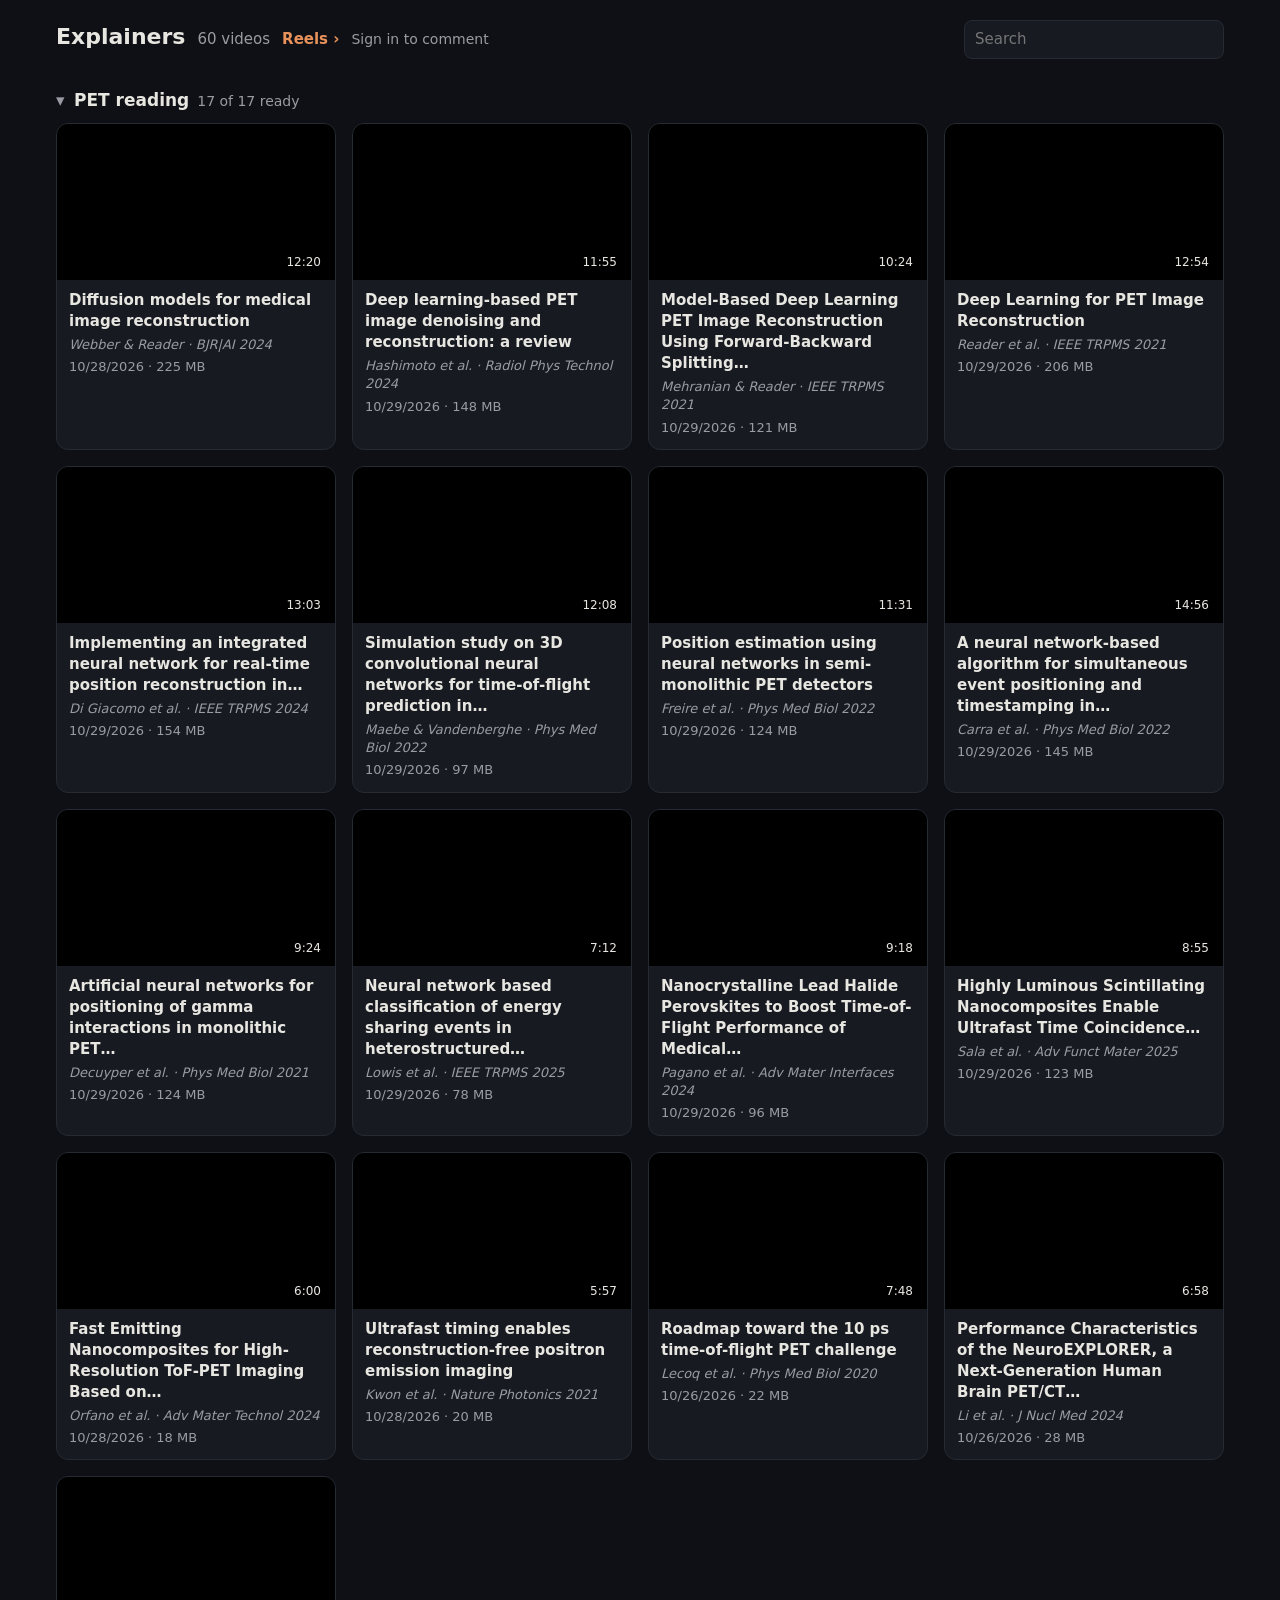
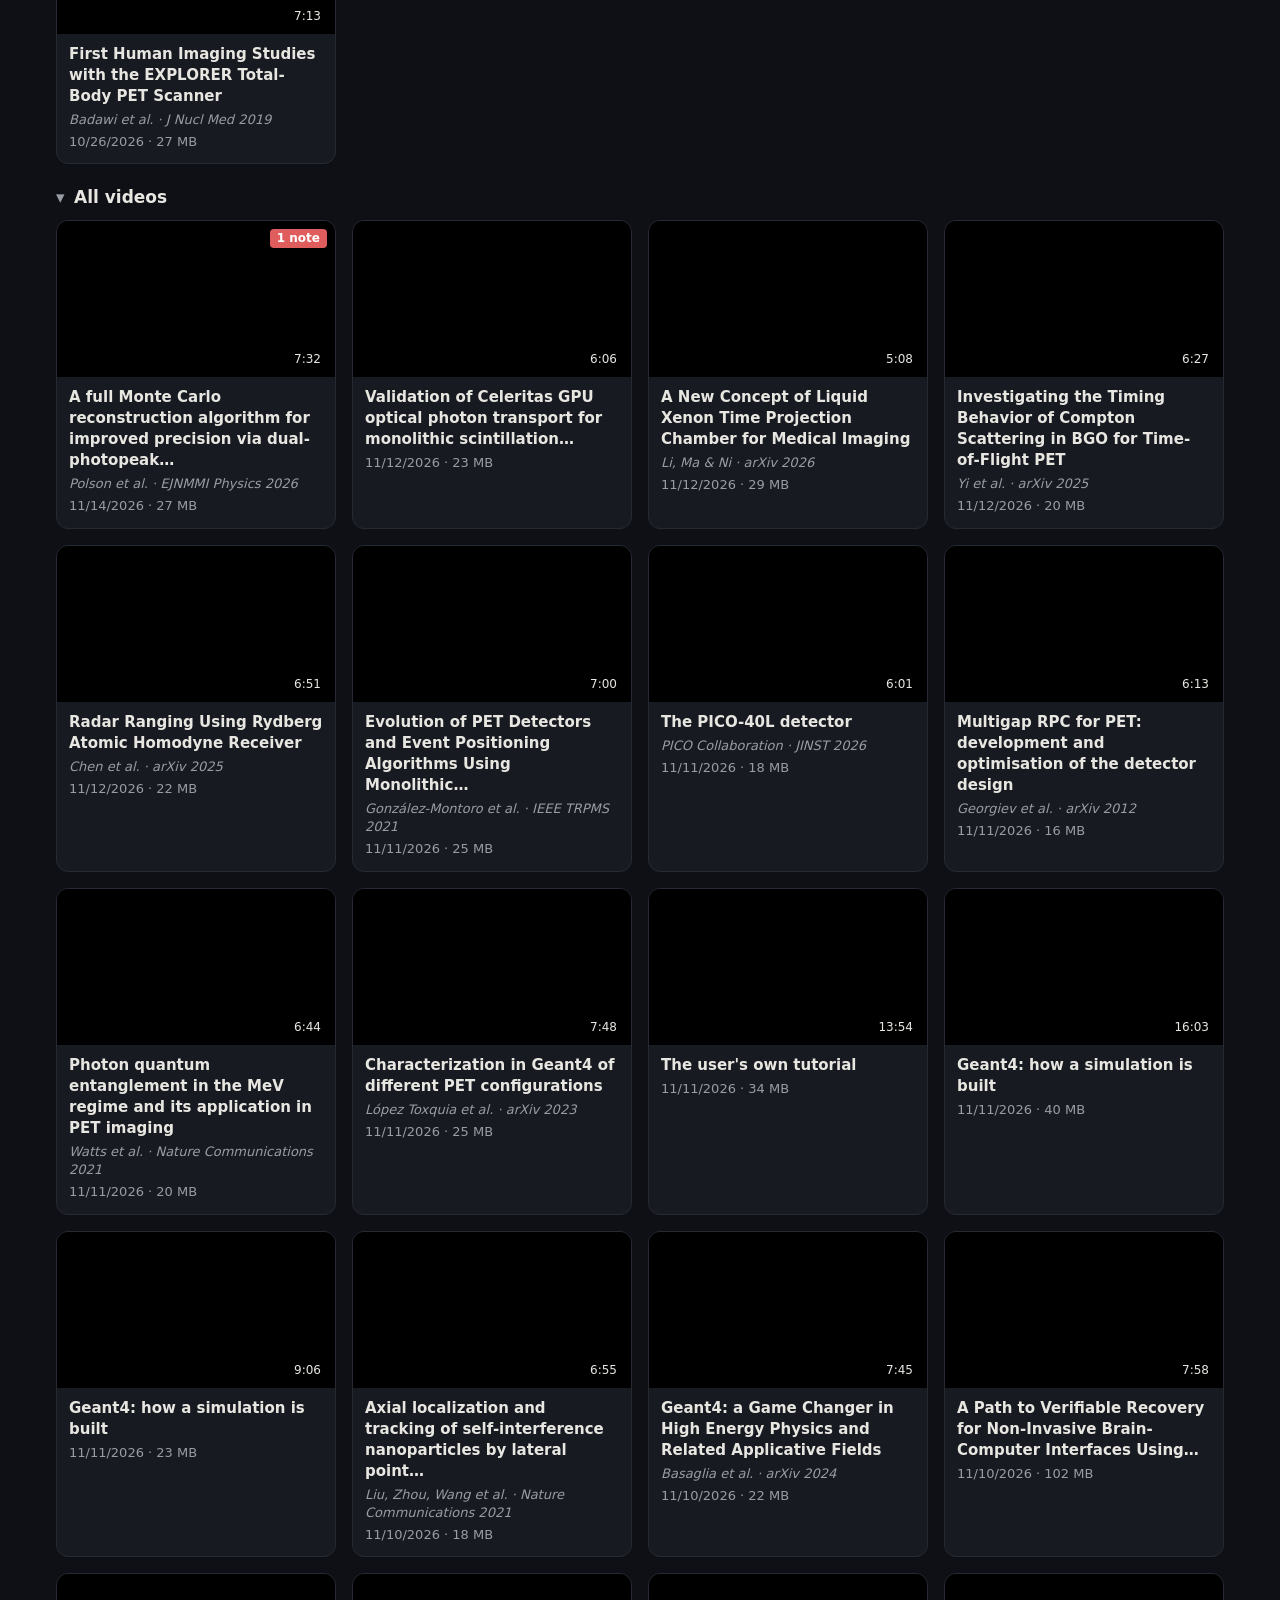
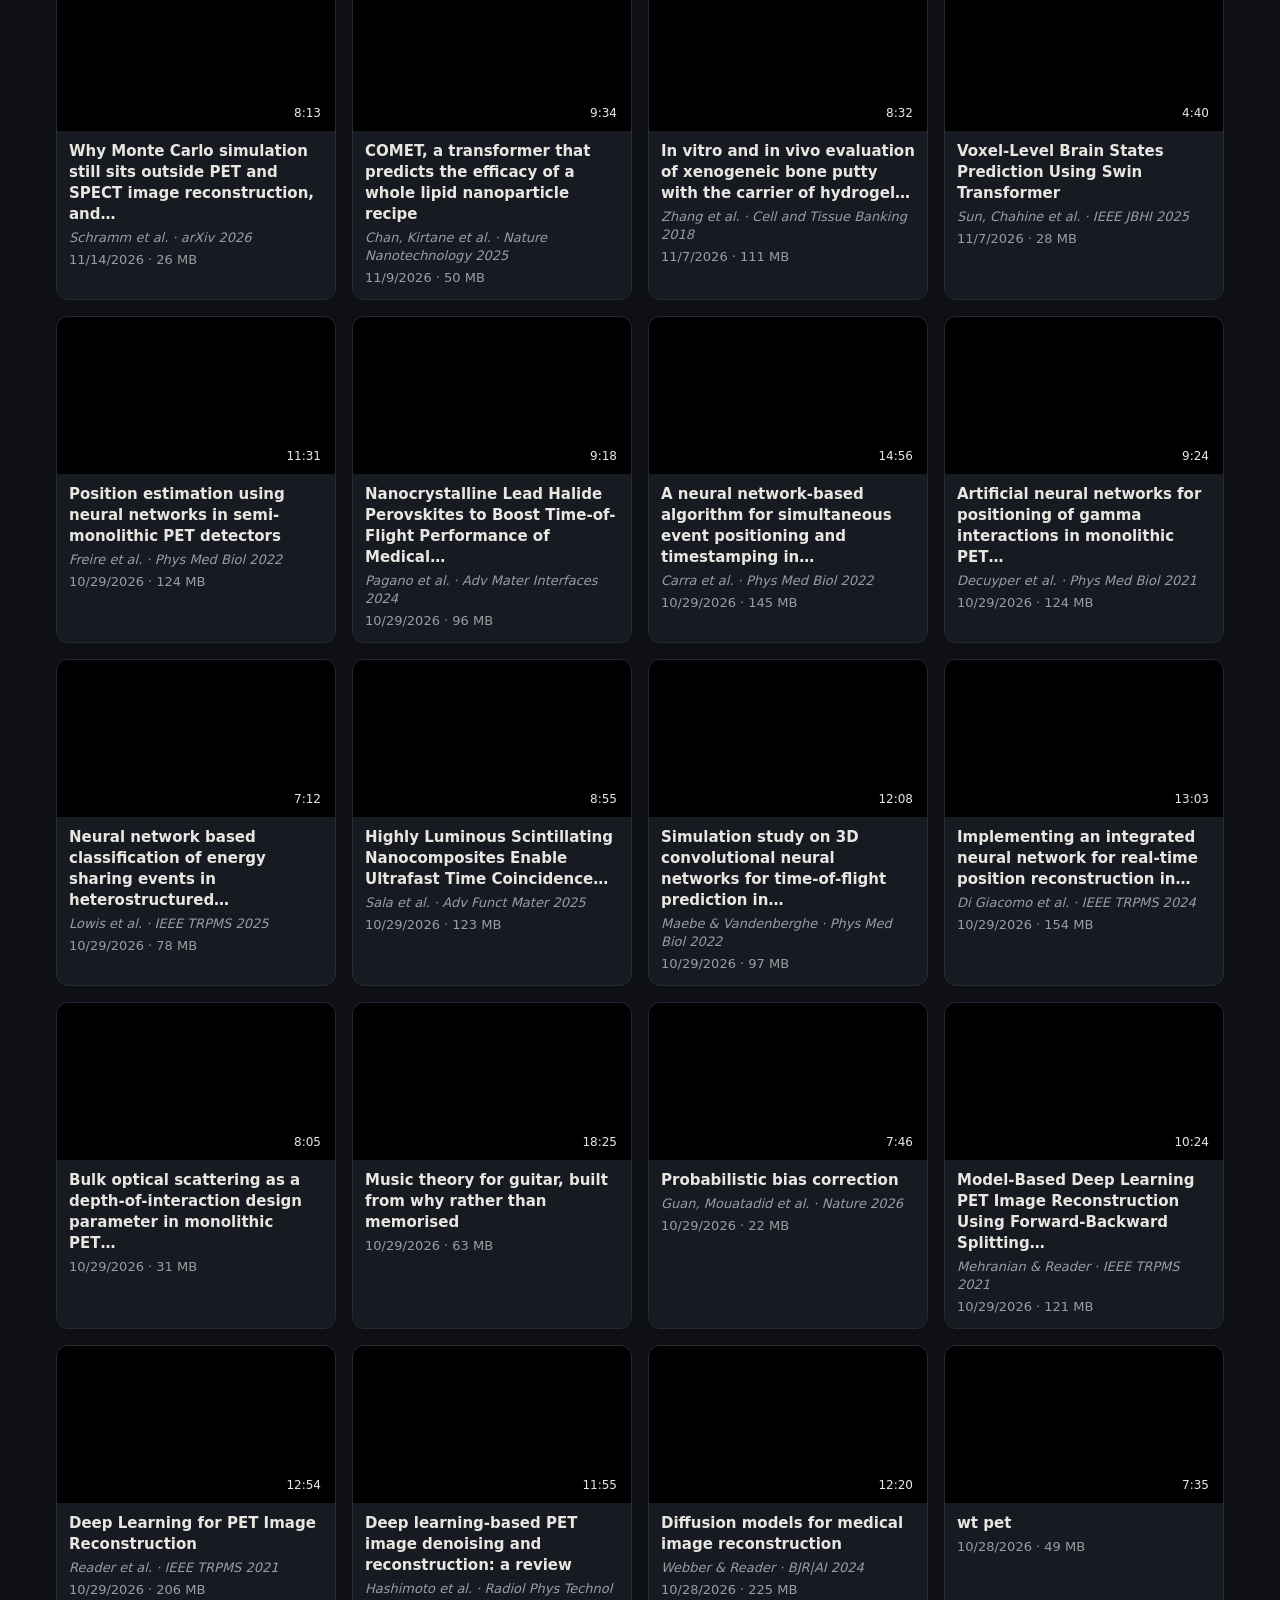
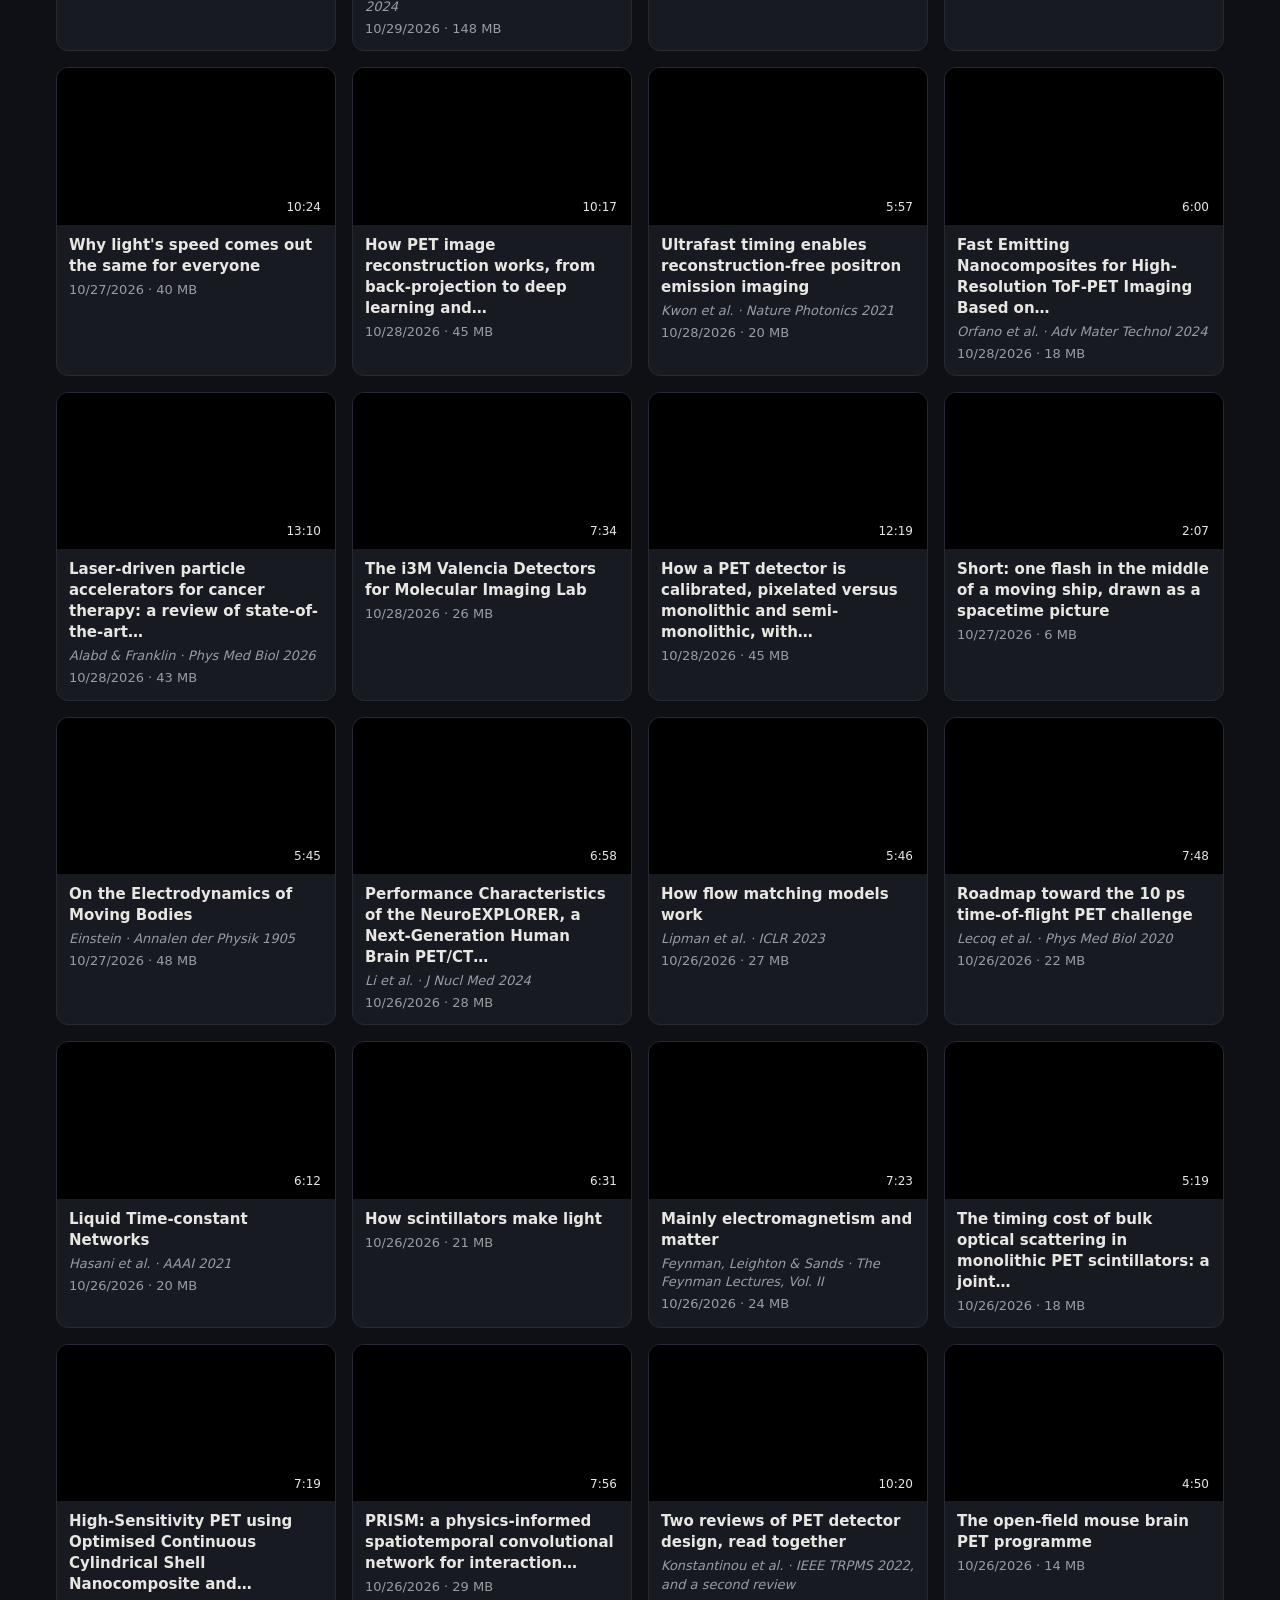
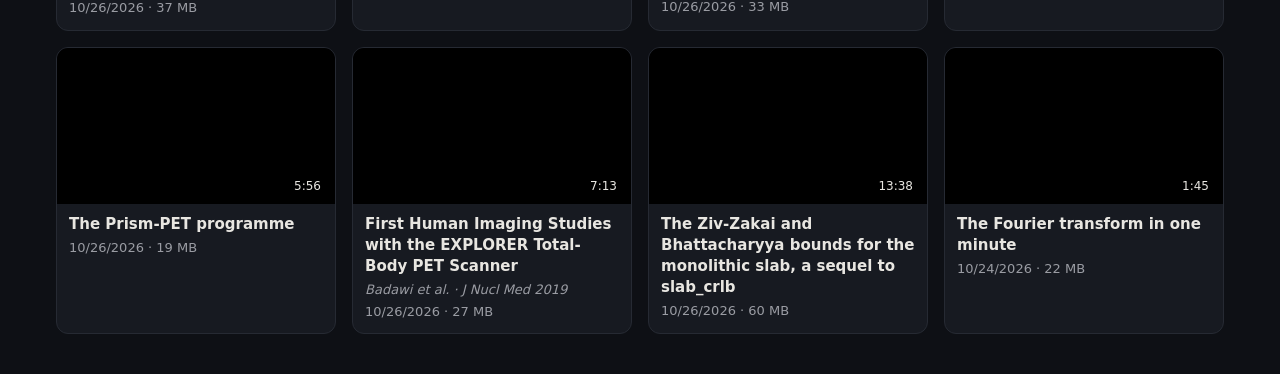
==== index.html @ a0c8ed86 "index.html: no video changes" ====
<!doctype html>
<html lang="en"><head><script src="config.js?v=9de1dff6"></script><script src="site.js?v=9de1dff6"></script><link rel="alternate" type="application/rss+xml" title="Explainers" href="feed.xml"><meta charset="utf-8"><meta name="viewport" content="width=device-width,initial-scale=1">
<title>Explainers</title>
<style>
:root{--bg:#0e1015;--card:#171a21;--line:#262a33;--text:#e8e6e1;--mute:#9a9ca3;--acc:#e8915a}
*{box-sizing:border-box}body{margin:0;background:var(--bg);color:var(--text);font:15px/1.4 system-ui,-apple-system,sans-serif}
header{padding:20px 16px 8px;max-width:1200px;margin:auto;display:flex;align-items:baseline;gap:12px;flex-wrap:wrap}
h1{font-size:22px;margin:0;font-weight:600}#reels{color:var(--acc);text-decoration:none;font-weight:600}#count{color:var(--mute)}
#q{margin-left:auto;background:var(--card);border:1px solid var(--line);color:var(--text);border-radius:8px;padding:8px 10px;
  font:inherit;width:min(260px,100%)}
main{max-width:1200px;margin:auto;padding:0 16px 40px}
h2{font-size:17px;margin:22px 0 10px;font-weight:600;cursor:pointer;user-select:none}h2::before{content:'▾';display:inline-block;width:18px;color:var(--mute)}section.fold h2::before{content:'▸'}section.fold .grid{display:none}h2 .n{color:var(--mute);font-weight:400;margin-left:8px;font-size:14px}
.grid{display:grid;gap:16px;grid-template-columns:repeat(auto-fill,minmax(260px,1fr))}
.card{background:var(--card);border:1px solid var(--line);border-radius:12px;overflow:hidden;cursor:pointer;transition:transform .15s}
.card:hover{transform:translateY(-2px)}.card:focus-visible{outline:2px solid var(--acc)}
.th{position:relative;aspect-ratio:16/9;background:#000}.th img,.th video{width:100%;height:100%;object-fit:cover;display:block}
.dur{position:absolute;right:8px;bottom:8px;background:#000c;padding:1px 6px;border-radius:4px;font-size:12px}
.new{position:absolute;left:8px;top:8px;background:var(--acc);color:#111;padding:1px 7px;border-radius:4px;font-size:12px;font-weight:600}.new.upd{background:#6fd1a0}
.bar{position:absolute;left:0;bottom:0;height:3px;background:var(--acc)}
.meta{padding:10px 12px 12px}.t{font-weight:600}.s{color:var(--mute);font-size:13px;margin-top:4px}
#player{position:fixed;inset:0;background:#000;display:none;flex-direction:column;z-index:9}
#player.on{display:flex}#player video{flex:1;width:100%;min-height:0;background:#000}
#pbar{display:flex;gap:10px;align-items:center;padding:10px 16px;background:#111;flex-wrap:wrap}
#pbar button,#pbar select,#pbar a{background:#222;color:var(--text);border:1px solid #333;border-radius:8px;padding:8px 14px;font:inherit;cursor:pointer;text-decoration:none}
#pbar select{max-width:220px;padding:8px 10px}#pbar .on{border-color:var(--acc);color:var(--acc)}
#ptitle{flex:1;min-width:120px;overflow:hidden;text-overflow:ellipsis;white-space:nowrap}
.cite{font-style:italic}video::cue{font-size:clamp(14px,2.6vw,28px);background:#000b}
#pbody{flex:1;display:flex;min-height:0}
#capline{display:none;flex:0 0 auto;color:#fff;text-align:center;font-size:17px;line-height:1.35;padding:8px 14px;min-height:calc(2.7em + 16px);white-space:pre-line}#pbody video{flex:1;min-width:0}
#notes{width:min(340px,40vw);background:#14161c;border-left:1px solid #262a33;display:none;flex-direction:column;min-height:0}
#notes.on{display:flex}#nlist{flex:1;overflow:auto;padding:8px}
.note{display:flex;gap:8px;padding:8px;border-bottom:1px solid #222;font-size:14px}
.note .ts{color:var(--acc);cursor:pointer;font-variant-numeric:tabular-nums;white-space:nowrap}
.note .tx{flex:1;white-space:pre-wrap;word-break:break-word}.note .sc{color:var(--mute);font-size:12px}
.note .x{background:none;border:0;color:var(--mute);cursor:pointer;font-size:16px}
.note.done{opacity:.55}.note .rs{color:var(--mute);font-size:12px;margin-top:4px}.note .k{color:var(--acc);font-weight:600}
#rtog{background:none;border:0;color:var(--mute);cursor:pointer;font:inherit;font-size:13px;padding:10px 8px;text-align:left;width:100%}
#nform{padding:10px;border-top:1px solid #262a33;display:none;flex-direction:column;gap:8px}#nform.on{display:flex}
#nform textarea{background:#0e1015;color:var(--text);border:1px solid #333;border-radius:8px;padding:8px;font:inherit;min-height:90px;resize:vertical}
#nform .row{display:flex;gap:8px;align-items:center}#nat{color:var(--acc);flex:1}
#nform button,#notes .hd button{background:#222;color:var(--text);border:1px solid #333;border-radius:8px;padding:6px 12px;font:inherit;cursor:pointer}
#notes .hd{display:flex;align-items:center;padding:10px;border-bottom:1px solid #262a33;gap:8px}#notes .hd b{flex:1}
#srcs{width:min(360px,42vw);background:#14161c;border-left:1px solid #262a33;display:none;flex-direction:column;min-height:0}
#srcs.on{display:flex}#slist{flex:1;overflow:auto;padding:8px}#srcs .hd{display:flex;align-items:center;padding:10px;border-bottom:1px solid #262a33;gap:8px}#srcs .hd b{flex:1}
#srcs .hd button{background:#222;color:var(--text);border:1px solid #333;border-radius:8px;padding:6px 12px;font:inherit;cursor:pointer}
.src{padding:8px;border-bottom:1px solid #222;font-size:14px;border-left:3px solid transparent}.src.now{border-left-color:var(--acc);background:#1b1e26}
.src .ts{color:var(--acc);cursor:pointer;font-variant-numeric:tabular-nums}.src .sc{color:var(--mute);font-size:12px;margin-left:8px}
.src .w{margin-top:6px}.src .pg{color:var(--mute);font-size:12px}.src a.pg{color:var(--acc)}
.nb{position:absolute;right:8px;top:8px;background:#e05d5d;color:#fff;padding:1px 7px;border-radius:4px;font-size:12px;font-weight:600}
@media (max-width:700px){#pbar{gap:6px;padding:8px 10px}#pbar button,#pbar select,#pbar a{padding:6px 9px;font-size:14px}
  #back{order:-2}#ptitle{order:-1;flex-basis:calc(100% - 90px)}#pbar select{max-width:150px}#pbody{flex-direction:column}
  #pbody video{flex:0 0 auto;aspect-ratio:16/9;height:auto;margin:auto 0}#pbody.under video{margin-bottom:0}#pbody.under #capline{margin-bottom:auto}#notes,#srcs{width:100%;max-height:45vh;border-left:0;border-top:1px solid #262a33}}
</style></head><body>
<header><h1>Explainers</h1><span id="count"></span><a id="reels" href="/reels">Reels &rsaquo;</a><input id="q" placeholder="Search" aria-label="Search"></header>
<main id="grid"></main>
<div id="player"><div id="pbar"><button id="back">&larr; Back</button><span id="ptitle"></span>
<select id="chap" aria-label="Jump to a scene"></select><button id="spd" title="Playback speed">1&times;</button>
<button id="cc" title="Captions (c)">CC</button><button id="qual"></button>
<a id="paper" target="_blank" rel="noopener">Paper &#8599;</a>
<button id="sbtn" title="Where the narration's facts come from in the paper (lit while one is being said)">Sources</button>
<button id="nbtn" title="Note at this moment (n)">Note</button><button id="ntog">Notes</button></div>
<div id="pbody"><video id="vid" controls playsinline preload="metadata"></video><div id="capline" aria-live="off"></div>
<div id="notes"><div class="hd"><b>Feedback</b><button id="nclose">Hide</button></div><div id="nlist"></div>
<div id="nform"><div class="row"><span id="nat"></span></div>
<textarea id="ntext" placeholder="What should change here? (Enter saves, Shift+Enter for a new line)"></textarea>
<div class="row"><button id="nsave">Save</button><button id="ncancel">Cancel</button></div></div></div>
<div id="srcs"><div class="hd"><b>Sources</b><button id="sclose">Hide</button></div><div id="slist"></div></div></div></div>
<script>
// window.SITE is set on the website (site/public/site.js): the list, playlists and notes come from there instead of this server
const SITE=window.SITE||null,HOME=SITE?'./':'/',NEWDAYS=SITE?7:1;
if(SITE)document.getElementById('reels').href='reels.html';
const grid=document.getElementById('grid'),vid=document.getElementById('vid'),player=document.getElementById('player');
let list=[],pls=[],cur=null,curPl=null,small=false;
const fmt=s=>{s=Math.round(s);return Math.floor(s/60)+':'+String(s%60).padStart(2,'0')};
const pos=id=>{try{return +localStorage.getItem('pos:'+id)||0}catch(e){return 0}};
const save=(id,t)=>{try{localStorage.setItem('pos:'+id,t)}catch(e){}};
// seen:<id> holds the render last opened here (its mtime), so a newer render shows as UPDATED; older pages stored 1
const seenAt=id=>{try{const s=localStorage.getItem('seen:'+id);return s===null?null:+s}catch(e){return 0}};
const markSeen=v=>{try{localStorage.setItem('seen:'+v.id,Math.floor(v.mtime))}catch(e){}};
function card(v){
  const d=document.createElement('div');d.className='card';d.tabIndex=0;
  const age=(Date.now()/1000-v.born)/86400,p=pos(v.id),s=seenAt(v.id);
  const badge=age<NEWDAYS&&s===null&&!p?'<span class="new">NEW</span>':s>1&&v.mtime>=s+1?'<span class="new upd">UPDATED</span>':'';
  d.innerHTML=`<div class="th"><img loading="lazy" alt=""><span class="dur">${fmt(v.dur)}</span>${badge}${v.notes?`<span class="nb">${v.notes} note${v.notes>1?'s':''}</span>`:''}
    ${p>5?`<div class="bar" style="width:${Math.min(100,100*p/v.dur)}%"></div>`:''}</div>
    <div class="meta"><div class="t"></div>${v.paper&&v.paper.cite?'<div class="s cite"></div>':''}<div class="s">${new Date(v.mtime*1000).toLocaleDateString()} · ${(v.size/1048576).toFixed(0)} MB</div></div>`;
  d.querySelector('.t').textContent=v.title;if(d.querySelector('.cite'))d.querySelector('.cite').textContent=v.paper.cite;
  const img=d.querySelector('img');img.src=v.thumb;
  img.onerror=()=>{const f=document.createElement('video');f.src=v.src+'#t=20';f.muted=true;f.preload='metadata';f.playsInline=true;img.replaceWith(f)};
  d.onclick=()=>play(v,d.dataset.pl);d.onkeydown=e=>{if(e.key==='Enter')play(v,d.dataset.pl)};
  return d}
// a row folds away on a tap of its heading, remembered per device; a search shows every row open
const folded=k=>{try{return localStorage.getItem('fold:'+k)==='1'}catch(e){return false}};
function section(name,n,cards){const s=document.createElement('section'),h=document.createElement('h2'),g=document.createElement('div');
  h.textContent=name||'All videos';if(n){const c=document.createElement('span');c.className='n';c.textContent=n;h.append(c)}
  const k=name||'All videos';if(folded(k)&&!document.getElementById('q').value)s.className='fold';
  h.onclick=()=>{const f=s.classList.toggle('fold');try{localStorage.setItem('fold:'+k,f?'1':'0')}catch(e){}};
  g.className='grid';g.append(...cards);s.append(h,g);return s}
function render(){const q=document.getElementById('q').value.toLowerCase(),by=Object.fromEntries(list.map(v=>[v.id,v]));
  const hit=v=>v.title.toLowerCase().includes(q)||v.id.includes(q),out=[];
  for(const p of pls){const cards=[];order(p).forEach(v=>{if(hit(v)){const c=card(v);c.dataset.pl=p.name;cards.push(c)}});
    const have=p.ids.filter(id=>by[id]).length;if(cards.length)out.push(section(p.name,have+' of '+p.ids.length+' ready',cards))}
  const shown=list.filter(hit).map(v=>card(v));if(shown.length)out.push(section(pls.length?'All videos':'',null,shown));
  grid.replaceChildren(...out);document.getElementById('count').textContent=list.length+' videos'}
// a playlist's rendered videos, newest paper first
function order(p){const by=Object.fromEntries(list.map(v=>[v.id,v]));return p.ids.map(id=>by[id]).filter(Boolean).sort((a,b)=>b.born-a.born)}
function next(){if(!cur||!curPl)return null;const p=pls.find(p=>p.name===curPl);if(!p)return null;
  const o=order(p),i=o.findIndex(v=>v.id===cur.id);return i>=0&&o[i+1]||null}
function play(v,pl){cur=v;curPl=pl||null;markSeen(v);document.getElementById('ptitle').textContent=v.title;
  document.getElementById('qual').style.display=v.small?'':'none';
  const pa=document.getElementById('paper');pa.style.display=v.paper&&v.paper.url?'':'none';
  if(v.paper&&v.paper.url){pa.href=v.paper.url;pa.title=v.paper.cite||''}
  load(pos(v.id));loadChapters(v);loadSources(v);player.classList.add('on');
  if(!history.state)history.pushState({p:1},'')}
// speed and captions are remembered per device; the subtitles are fetched and handed over as a blob, so the video
// itself never needs to be requested with CORS
const ls=(k,d)=>{try{const v=localStorage.getItem(k);return v===null?d:v}catch(e){return d}},lset=(k,v)=>{try{localStorage.setItem(k,v)}catch(e){}};
const RATES=[1,1.25,1.5,1.75,2];let rate=+ls('speed',1)||1,cc=ls('cc','0')==='1',capUrl=null,capFor=null;
function showRate(){const b=document.getElementById('spd');b.textContent=rate+'×';b.classList.toggle('on',rate!==1);vid.defaultPlaybackRate=vid.playbackRate=rate}
document.getElementById('spd').onclick=()=>{rate=RATES[(RATES.indexOf(rate)+1)%RATES.length];lset('speed',rate);showRate()};
// on a phone held upright the captions go in the empty space under the picture, so they never cover it; fullscreen
// and wide screens keep them on the video
const capline=document.getElementById('capline'),below=matchMedia('(max-width:700px) and (orientation:portrait)');
const isFull=()=>!!(document.fullscreenElement||document.webkitFullscreenElement||vid.webkitDisplayingFullscreen);
function drawCue(){const t=vid.textTracks[0],c=t&&t.activeCues;capline.textContent=c&&c.length?[...c].map(x=>x.text).join('\n'):''}
function showCC(){const b=document.getElementById('cc'),under=cc&&below.matches&&!isFull();b.classList.toggle('on',cc);
  for(const t of vid.textTracks)t.mode=cc&&!under?'showing':'hidden';capline.style.display=under?'block':'none';
  document.getElementById('pbody').classList.toggle('under',under);drawCue()}
below.addEventListener('change',showCC);['fullscreenchange','webkitfullscreenchange'].forEach(e=>document.addEventListener(e,showCC));
['webkitbeginfullscreen','webkitendfullscreen'].forEach(e=>vid.addEventListener(e,()=>setTimeout(showCC,0)));
document.getElementById('cc').onclick=()=>{cc=!cc;lset('cc',cc?'1':'0');showCC()};
async function loadCaptions(v){vid.querySelectorAll('track').forEach(t=>t.remove());const b=document.getElementById('cc');
  b.style.display=v.vtt?'':'none';if(!v.vtt)return;
  if(capFor!==v.vtt){try{const r=await fetch(v.vtt);if(!r.ok)throw 0;if(capUrl)URL.revokeObjectURL(capUrl);
    capUrl=URL.createObjectURL(new Blob([await r.text()],{type:'text/vtt'}));capFor=v.vtt}catch(e){b.style.display='none';return}}
  if(cur!==v)return;const t=document.createElement('track');Object.assign(t,{kind:'subtitles',srclang:'en',label:'English',src:capUrl});
  vid.append(t);t.track.addEventListener('cuechange',drawCue);showCC();t.addEventListener('load',showCC)}
function load(t){loadNotes();vid.src=small&&cur.small?cur.small:cur.src;document.getElementById('qual').textContent=small?'Small':'HD';
  loadCaptions(cur);
  vid.addEventListener('loadedmetadata',()=>{showRate();if(t>5&&t<vid.duration-10)vid.currentTime=t;vid.play().catch(()=>{})},{once:true})}
// scenes as chapters: a picker that follows the playhead and jumps on a pick
const chap=document.getElementById('chap');let chaps=[];
async function loadChapters(v){chaps=[];chap.style.display='none';
  try{chaps=SITE?(v.chapters||[]):await (await fetch('/api/chapters?id='+encodeURIComponent(v.id))).json()}catch(e){}
  if(cur!==v||chaps.length<2)return;
  chap.replaceChildren(...chaps.map(([n,a],i)=>Object.assign(document.createElement('option'),{value:i,textContent:(i+1)+'. '+n+' · '+fmt(a)})));
  chap.style.display='';syncChap()}
function syncChap(){if(!chaps.length||document.activeElement===chap)return;let i=0;
  for(let k=0;k<chaps.length;k++)if(vid.currentTime+0.25>=chaps[k][1])i=k;if(chap.selectedIndex!==i)chap.selectedIndex=i}
chap.onchange=()=>{const c=chaps[+chap.value];if(c){vid.currentTime=c[1];vid.play().catch(()=>{})}chap.blur()};
vid.addEventListener('timeupdate',syncChap);vid.addEventListener('seeked',syncChap);
// where each claim comes from: the plan's cite lines, checked against the paper and timed by the captions
// (tools/sources.py). The button is lit while a cited block is being said; the panel follows the playhead.
const srcs=document.getElementById('srcs'),sbtn=document.getElementById('sbtn'),slist=document.getElementById('slist');let srcNow=-1;
const pageUrl=(p,pg)=>{const u=p&&p.url||'';return /arxiv\.org\/abs\//.test(u)?u.replace('/abs/','/pdf/')+'#page='+pg:u};
function loadSources(v){srcNow=-1;const s=v.sources||[];sbtn.style.display=s.length?'':'none';sbtn.classList.remove('on');srcs.classList.remove('on');
  slist.replaceChildren(...s.map(b=>{const d=document.createElement('div');d.className='src';
    const ts=document.createElement('span');ts.className='ts';ts.textContent=fmt(b.t);ts.onclick=()=>{vid.currentTime=b.t};
    const sc=document.createElement('span');sc.className='sc';sc.textContent=b.scene;d.append(ts,sc);
    for(const [pg,text,kind] of b.cites){const w=document.createElement('div');w.className='w';
      const link=pg&&v.paper&&v.paper.url,where=document.createElement(link?'a':'span');where.className='pg';
      where.textContent=kind==='computed'?'worked out: ':kind==='figure'?'read off a figure, p. '+pg+': ':'p. '+pg+' ';
      if(link)Object.assign(where,{href:pageUrl(v.paper,pg),target:'_blank',rel:'noopener'});
      const q=document.createElement('span');q.textContent=kind==='quote'?'“'+text+'”':text;w.append(where,q);d.append(w)}
    return d}))}
function syncSrc(){const s=cur&&cur.sources;if(!s||!s.length)return;const t=vid.currentTime,i=s.findIndex(b=>t>=b.t&&t<b.e);
  sbtn.classList.toggle('on',i>=0);if(i===srcNow)return;srcNow=i;[...slist.children].forEach((d,k)=>d.classList.toggle('now',k===i));
  if(i>=0&&srcs.classList.contains('on'))slist.children[i].scrollIntoView({block:'nearest',behavior:'smooth'})}
sbtn.onclick=()=>{srcs.classList.toggle('on');srcNow=-2;syncSrc()};document.getElementById('sclose').onclick=()=>srcs.classList.remove('on');
vid.addEventListener('timeupdate',syncSrc);vid.addEventListener('seeked',syncSrc);
const notesEl=document.getElementById('notes'),nform=document.getElementById('nform'),ntext=document.getElementById('ntext');
let noteT=0,notes=[],showDone=false;
// Open notes are the to-do list. Resolved ones stay in feedback.json as the record of what each led to, folded
// away below them; one made on an earlier cut may point at a moment that has since moved.
function noteRow(n){const d=document.createElement('div');d.className='note'+(n.status==='open'?'':' done');
  d.innerHTML='<span class="ts"></span><div class="tx"></div><button class="x" title="Delete">&times;</button>';
  const ts=d.querySelector('.ts');ts.textContent=fmt(n.t);ts.onclick=()=>{vid.currentTime=n.t;vid.pause()};
  const tx=d.querySelector('.tx');tx.textContent=n.text;
  if(n.by){const b=document.createElement('div');b.className='sc';b.textContent='@'+n.by;tx.prepend(b)}
  if(SITE&&!n.mine)d.querySelector('.x').remove();   // on the site, only your own comments can be deleted
  if(n.scene){const s=document.createElement('div');s.className='sc';s.textContent=n.scene+' @ '+n.scene_t+' s'+
    (n.status!=='open'&&n.render&&cur.mtime&&Math.abs(n.render-cur.mtime)>2?' · earlier cut':'');tx.append(s)}
  if(n.resolution){const r=document.createElement('div');r.className='rs';const k=document.createElement('span');k.className='k';
    k.textContent=(n.kind||'done')+': ';r.append(k,n.resolution);tx.append(r)}
  if(d.querySelector('.x'))d.querySelector('.x').onclick=async()=>{if(!confirm('Delete this note?'))return;
    if(SITE){await SITE.delNote(cur.id,n);return loadNotes()}
    await fetch('/api/notes/delete',{method:'POST',headers:{'Content-Type':'application/json'},body:JSON.stringify({id:cur.id,nid:n.nid})});loadNotes()};
  return d}
async function loadNotes(){if(!cur)return;try{notes=SITE?await SITE.notes(cur.id):await (await fetch('/api/notes?id='+encodeURIComponent(cur.id))).json()}catch(e){notes=[]}
  const by=(a,b)=>a.t-b.t,open=notes.filter(n=>n.status==='open').sort(by),done=notes.filter(n=>n.status!=='open').sort(by);
  const rows=open.map(noteRow);
  if(!open.length)rows.push(Object.assign(document.createElement('div'),{className:'sc',textContent:'No open notes.',style:'padding:8px'}));
  if(done.length){const b=document.createElement('button');b.id='rtog';b.textContent=(showDone?'▾':'▸')+' Resolved ('+done.length+')';
    b.onclick=()=>{showDone=!showDone;loadNotes()};rows.push(b);if(showDone)rows.push(...done.map(noteRow))}
  document.getElementById('nlist').replaceChildren(...rows);
  document.getElementById('ntog').textContent='Notes'+(open.length?' ('+open.length+')':'')}
function startNote(){if(!cur)return;vid.pause();noteT=vid.currentTime;notesEl.classList.add('on');nform.classList.add('on');
  document.getElementById('nat').textContent='at '+fmt(noteT);ntext.value='';ntext.focus()}
async function saveNote(){const text=ntext.value.trim();if(!text||!cur)return;
  if(SITE){if(!await SITE.addNote(cur.id,noteT,text))return}else
  await fetch('/api/notes',{method:'POST',headers:{'Content-Type':'application/json'},body:JSON.stringify({id:cur.id,t:noteT,text})});
  nform.classList.remove('on');loadNotes()}
document.getElementById('nbtn').onclick=startNote;
document.getElementById('ntog').onclick=()=>notesEl.classList.toggle('on');
document.getElementById('nclose').onclick=()=>notesEl.classList.remove('on');
document.getElementById('nsave').onclick=saveNote;
document.getElementById('ncancel').onclick=()=>nform.classList.remove('on');
ntext.onkeydown=e=>{if(e.key==='Enter'&&!e.shiftKey&&!e.isComposing){e.preventDefault();saveNote()}if(e.key==='Escape')nform.classList.remove('on');e.stopPropagation()};
document.addEventListener('keydown',e=>{const a=document.activeElement;
  if(cur&&e.key==='n'&&a!==ntext&&a!==document.getElementById('q')){e.preventDefault();startNote()}
  if(cur&&e.key==='c'&&a!==ntext&&a!==document.getElementById('q')&&vid.textTracks.length){cc=!cc;lset('cc',cc?'1':'0');showCC()}});
function close(){nform.classList.remove('on');if(cur)save(cur.id,vid.currentTime);vid.pause();vid.removeAttribute('src');vid.load();player.classList.remove('on');cur=null;render()}
document.getElementById('qual').onclick=()=>{small=!small;load(vid.currentTime)};
document.getElementById('back').onclick=()=>history.back();
window.onpopstate=()=>{if(cur)close()};
vid.ontimeupdate=()=>{if(cur&&Math.floor(vid.currentTime)%5===0)save(cur.id,vid.currentTime)};
vid.onended=()=>{if(!cur)return;save(cur.id,0);const n=next();if(n)play(n,curPl)};
document.getElementById('q').oninput=render;
async function refresh(){try{const [n,p]=SITE?await SITE.videos():await Promise.all([fetch('/api/videos').then(r=>r.json()),fetch('/api/playlists').then(r=>r.json())]);
  if(JSON.stringify([n,p])!==JSON.stringify([list,pls])){list=n;pls=p;if(!cur)render()}}catch(e){}
  const m=location.hash.match(/^#v=([^&]+)&t=(\d+)/);   // from a reel's Full button: open that video at that moment
  if(m){const v=list.find(x=>x.id===decodeURIComponent(m[1]));history.replaceState(null,'',location.pathname);
    if(v){save(v.id,+m[2]);play(v)}}}
refresh();setInterval(refresh,20000);window.addEventListener('hashchange',refresh);
</script></body></html>
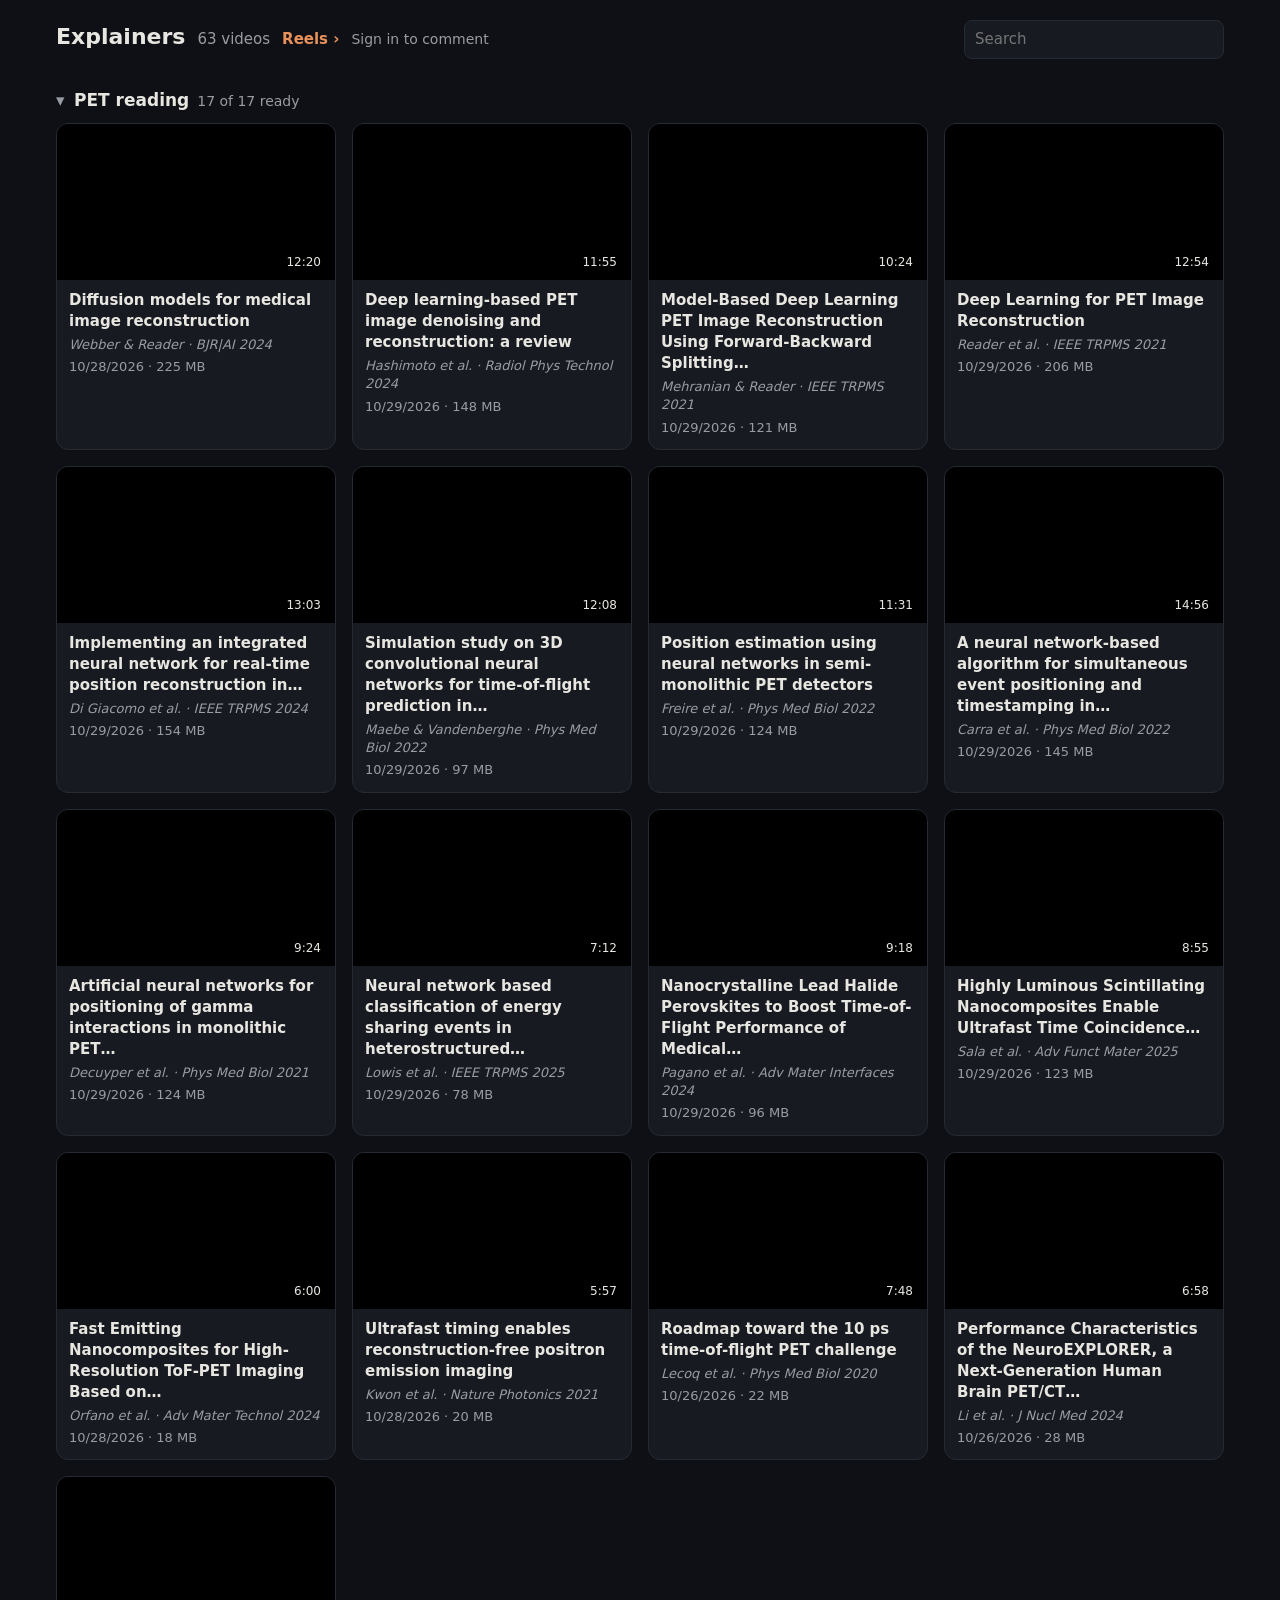
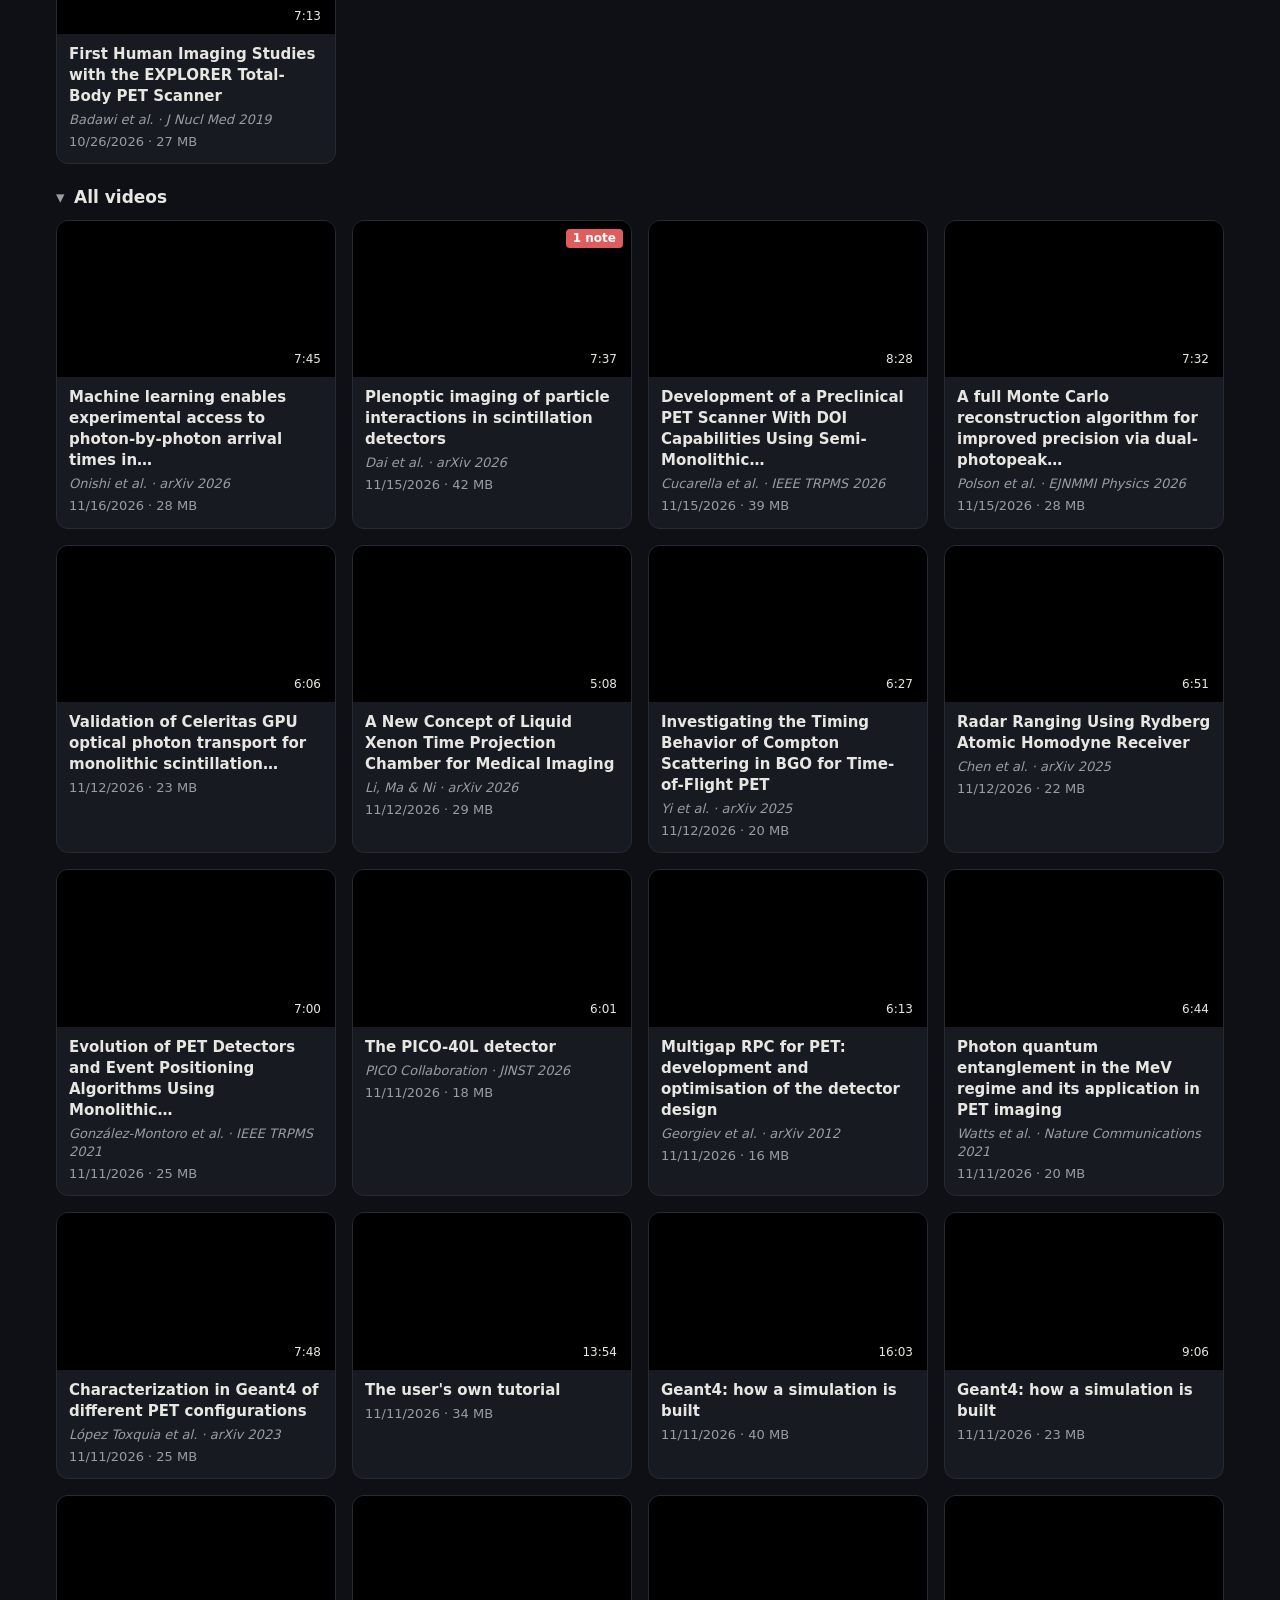
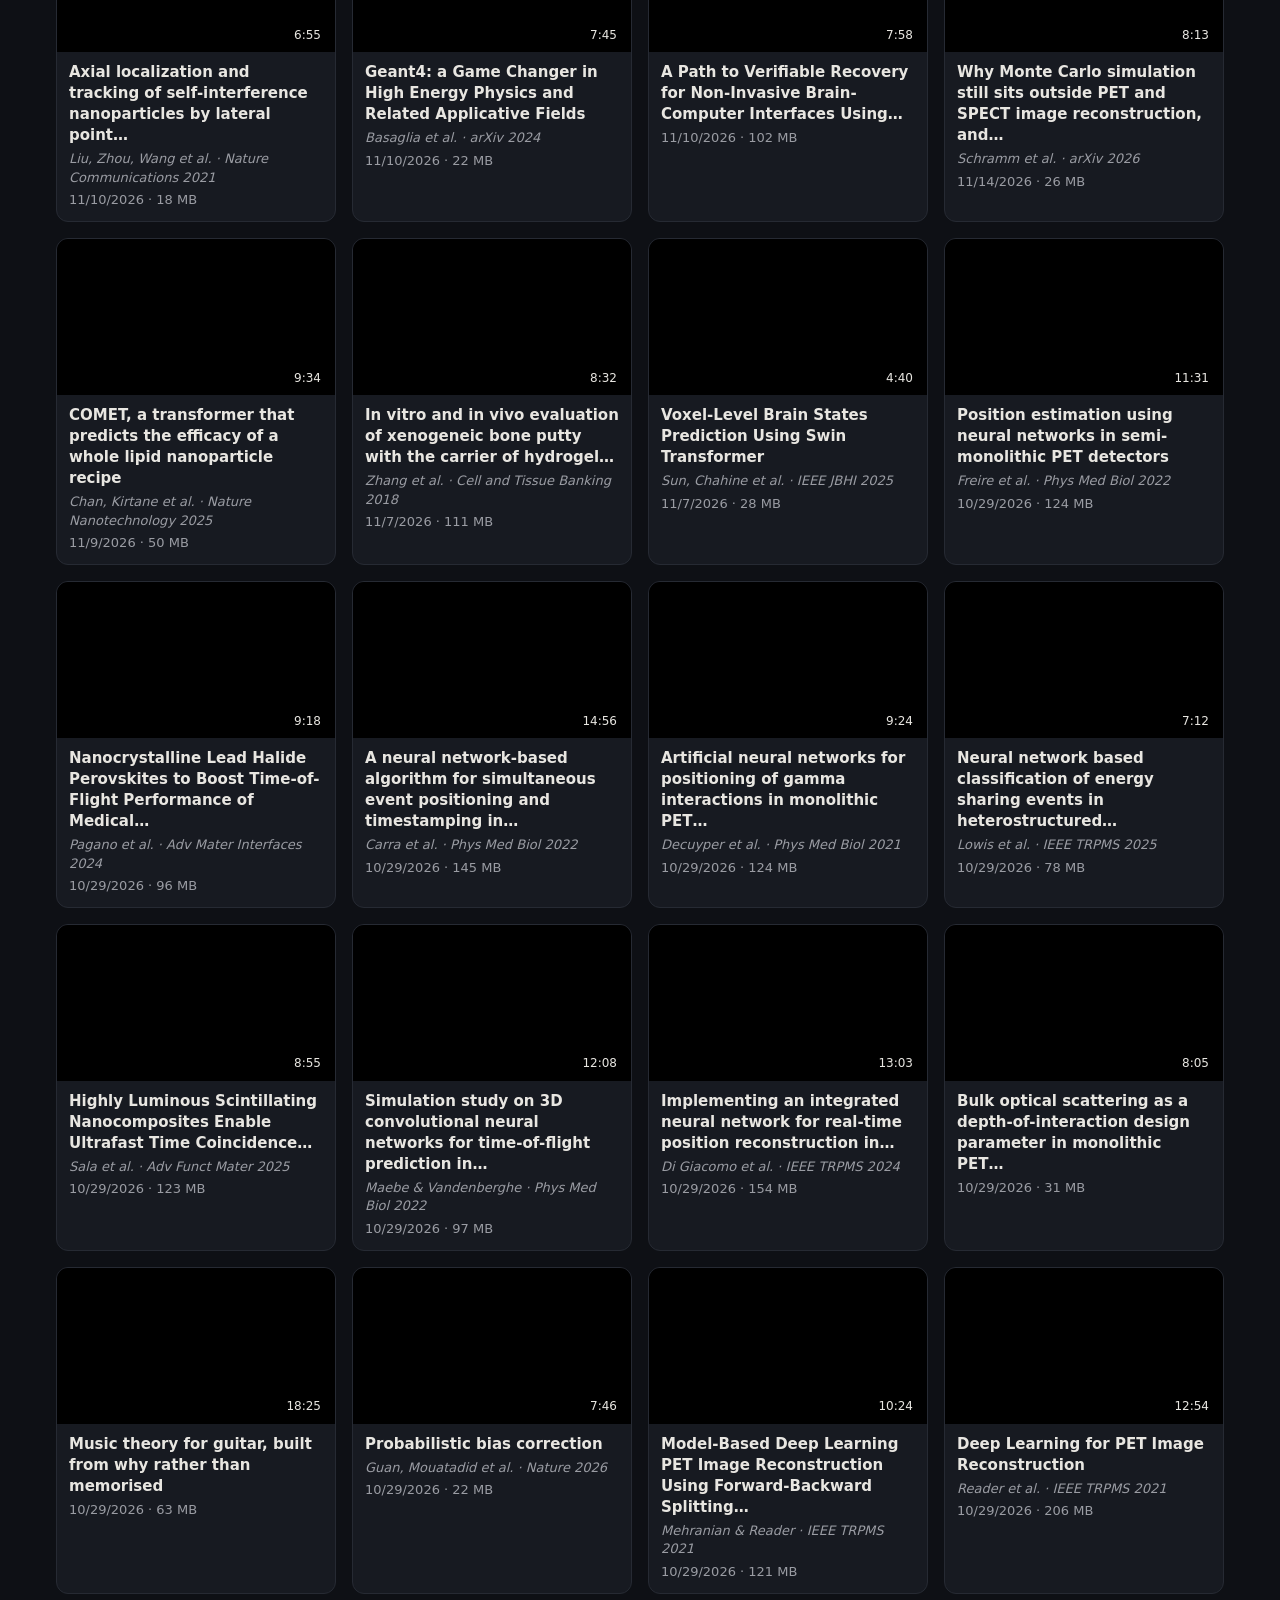
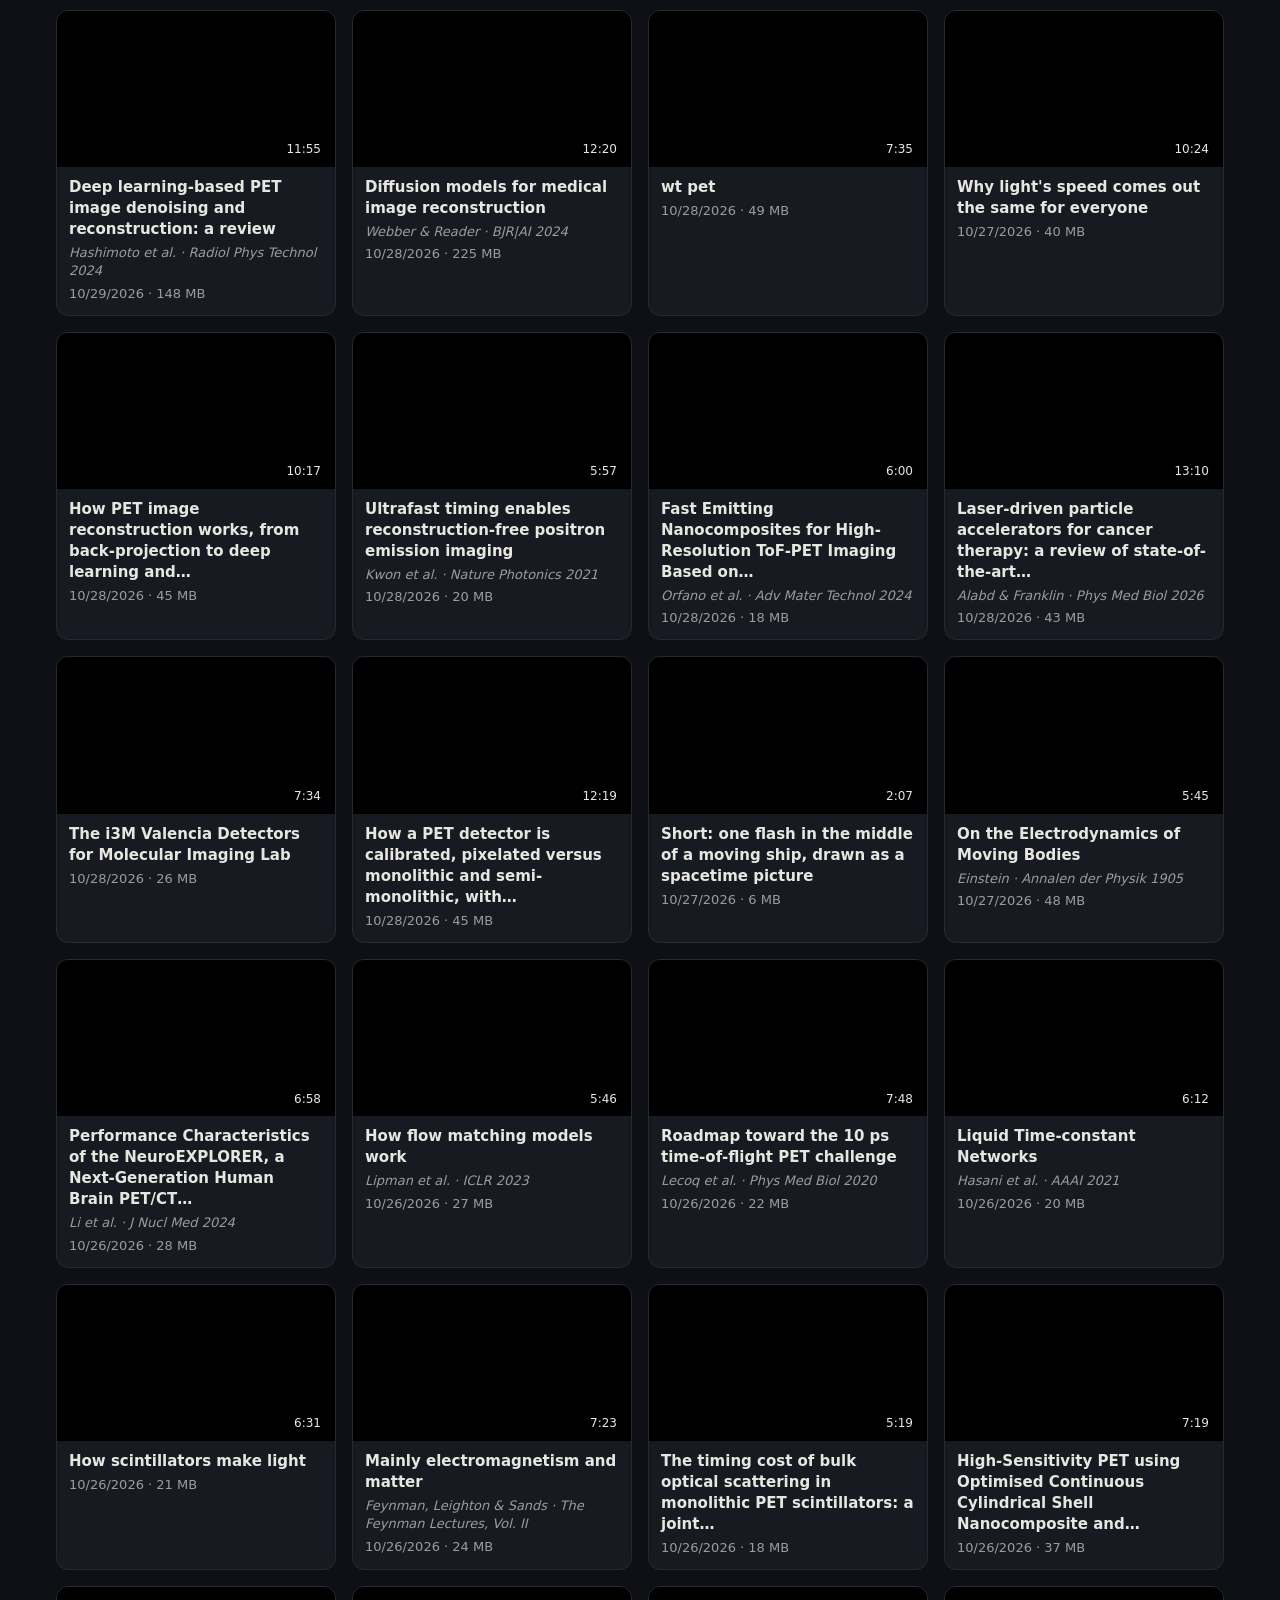
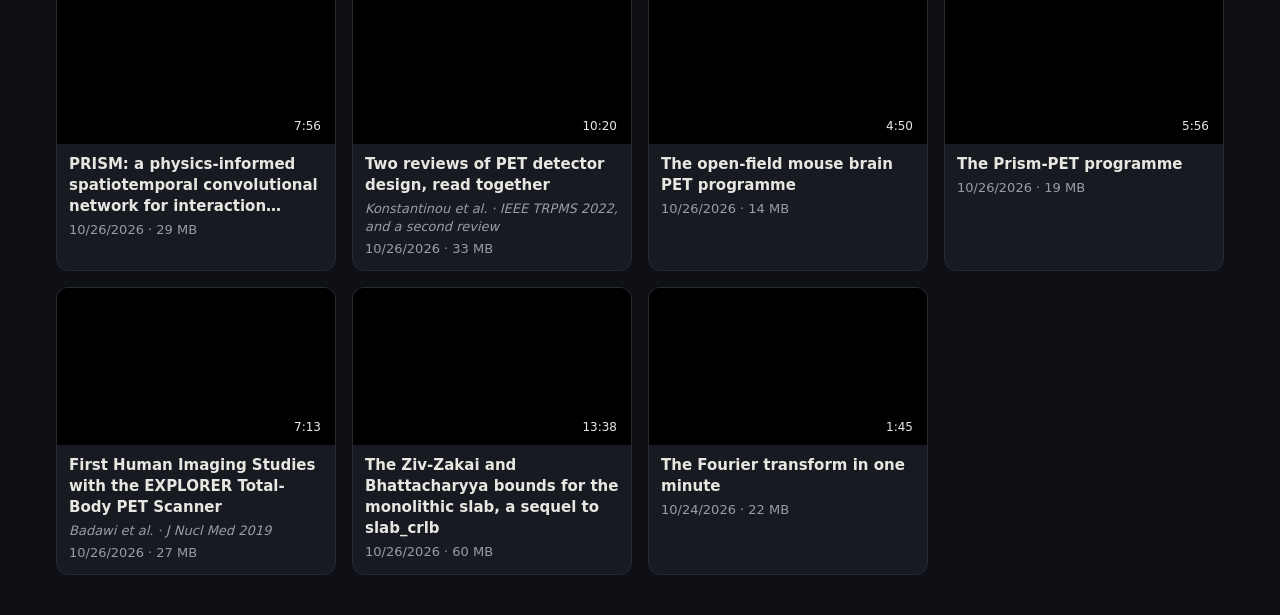
==== commit 31e91d1d: "Live: open pages reload themselves on a new publish, and notes others leave appear within 20 s live." ====
--- a/index.html
+++ b/index.html
@@ -1,5 +1,5 @@
 <!doctype html>
-<html lang="en"><head><script src="config.js?v=9de1dff6"></script><script src="site.js?v=9de1dff6"></script><link rel="alternate" type="application/rss+xml" title="Explainers" href="feed.xml"><meta charset="utf-8"><meta name="viewport" content="width=device-width,initial-scale=1">
+<html lang="en"><head><script src="config.js?v=a9d47e44"></script><script src="site.js?v=a9d47e44"></script><script src="live.js?v=a9d47e44" defer></script><link rel="alternate" type="application/rss+xml" title="Explainers" href="feed.xml"><meta charset="utf-8"><meta name="viewport" content="width=device-width,initial-scale=1">
 <title>Explainers</title>
 <style>
 :root{--bg:#0e1015;--card:#171a21;--line:#262a33;--text:#e8e6e1;--mute:#9a9ca3;--acc:#e8915a}
@@ -152,20 +152,22 @@
 // where each claim comes from: the plan's cite lines, checked against the paper and timed by the captions
 // (tools/sources.py). The button is lit while a cited block is being said; the panel follows the playhead.
 const srcs=document.getElementById('srcs'),sbtn=document.getElementById('sbtn'),slist=document.getElementById('slist');let srcNow=-1;
-const pageUrl=(p,pg)=>{const u=p&&p.url||'';return /arxiv\.org\/abs\//.test(u)?u.replace('/abs/','/pdf/')+'#page='+pg:u};
+// a page link opens that page: in the paper store holding the PDF (papers.json "store", the viewer's #/Key, which takes
+// /p<page>/<quote> and highlights the quote; it needs access to that store), or on arXiv; a DOI only reaches a landing page
+const pageUrl=(p,pg,q)=>{const u=p&&p.url||'';return p&&p.store?p.store+'/p'+pg+'/'+encodeURIComponent(q||''):/arxiv\.org\/abs\//.test(u)?u.replace('/abs/','/pdf/')+'#page='+pg:''};
 function loadSources(v){srcNow=-1;const s=v.sources||[];sbtn.style.display=s.length?'':'none';sbtn.classList.remove('on');srcs.classList.remove('on');
   slist.replaceChildren(...s.map(b=>{const d=document.createElement('div');d.className='src';
     const ts=document.createElement('span');ts.className='ts';ts.textContent=fmt(b.t);ts.onclick=()=>{vid.currentTime=b.t};
     const sc=document.createElement('span');sc.className='sc';sc.textContent=b.scene;d.append(ts,sc);
     for(const [pg,text,kind] of b.cites){const w=document.createElement('div');w.className='w';
-      const link=pg&&v.paper&&v.paper.url,where=document.createElement(link?'a':'span');where.className='pg';
+      const link=pg&&pageUrl(v.paper,pg,kind==='quote'?text:''),where=document.createElement(link?'a':'span');where.className='pg';
       where.textContent=kind==='computed'?'worked out: ':kind==='figure'?'read off a figure, p. '+pg+': ':'p. '+pg+' ';
-      if(link)Object.assign(where,{href:pageUrl(v.paper,pg),target:'_blank',rel:'noopener'});
+      if(link)Object.assign(where,{href:link,target:'_blank',rel:'noopener',title:v.paper.store?'Opens the paper at this passage in the paper store (needs access to it)':'Opens the paper at this page'});
       const q=document.createElement('span');q.textContent=kind==='quote'?'“'+text+'”':text;w.append(where,q);d.append(w)}
     return d}))}
 function syncSrc(){const s=cur&&cur.sources;if(!s||!s.length)return;const t=vid.currentTime,i=s.findIndex(b=>t>=b.t&&t<b.e);
   sbtn.classList.toggle('on',i>=0);if(i===srcNow)return;srcNow=i;[...slist.children].forEach((d,k)=>d.classList.toggle('now',k===i));
-  if(i>=0&&srcs.classList.contains('on'))slist.children[i].scrollIntoView({block:'nearest',behavior:'smooth'})}
+  if(i>=0&&srcs.classList.contains('on')){const d=slist.children[i];requestAnimationFrame(()=>slist.scrollTo({top:d.offsetTop-slist.offsetTop-8,behavior:'smooth'}))}}
 sbtn.onclick=()=>{srcs.classList.toggle('on');srcNow=-2;syncSrc()};document.getElementById('sclose').onclick=()=>srcs.classList.remove('on');
 vid.addEventListener('timeupdate',syncSrc);vid.addEventListener('seeked',syncSrc);
 const notesEl=document.getElementById('notes'),nform=document.getElementById('nform'),ntext=document.getElementById('ntext');
@@ -221,5 +223,5 @@
   const m=location.hash.match(/^#v=([^&]+)&t=(\d+)/);   // from a reel's Full button: open that video at that moment
   if(m){const v=list.find(x=>x.id===decodeURIComponent(m[1]));history.replaceState(null,'',location.pathname);
     if(v){save(v.id,+m[2]);play(v)}}}
-refresh();setInterval(refresh,20000);window.addEventListener('hashchange',refresh);
+refresh();setInterval(()=>{refresh();if(cur&&!document.hidden&&document.activeElement!==ntext)loadNotes()},20000);window.addEventListener('hashchange',refresh);   // notes others leave appear within 20 s
 </script></body></html>
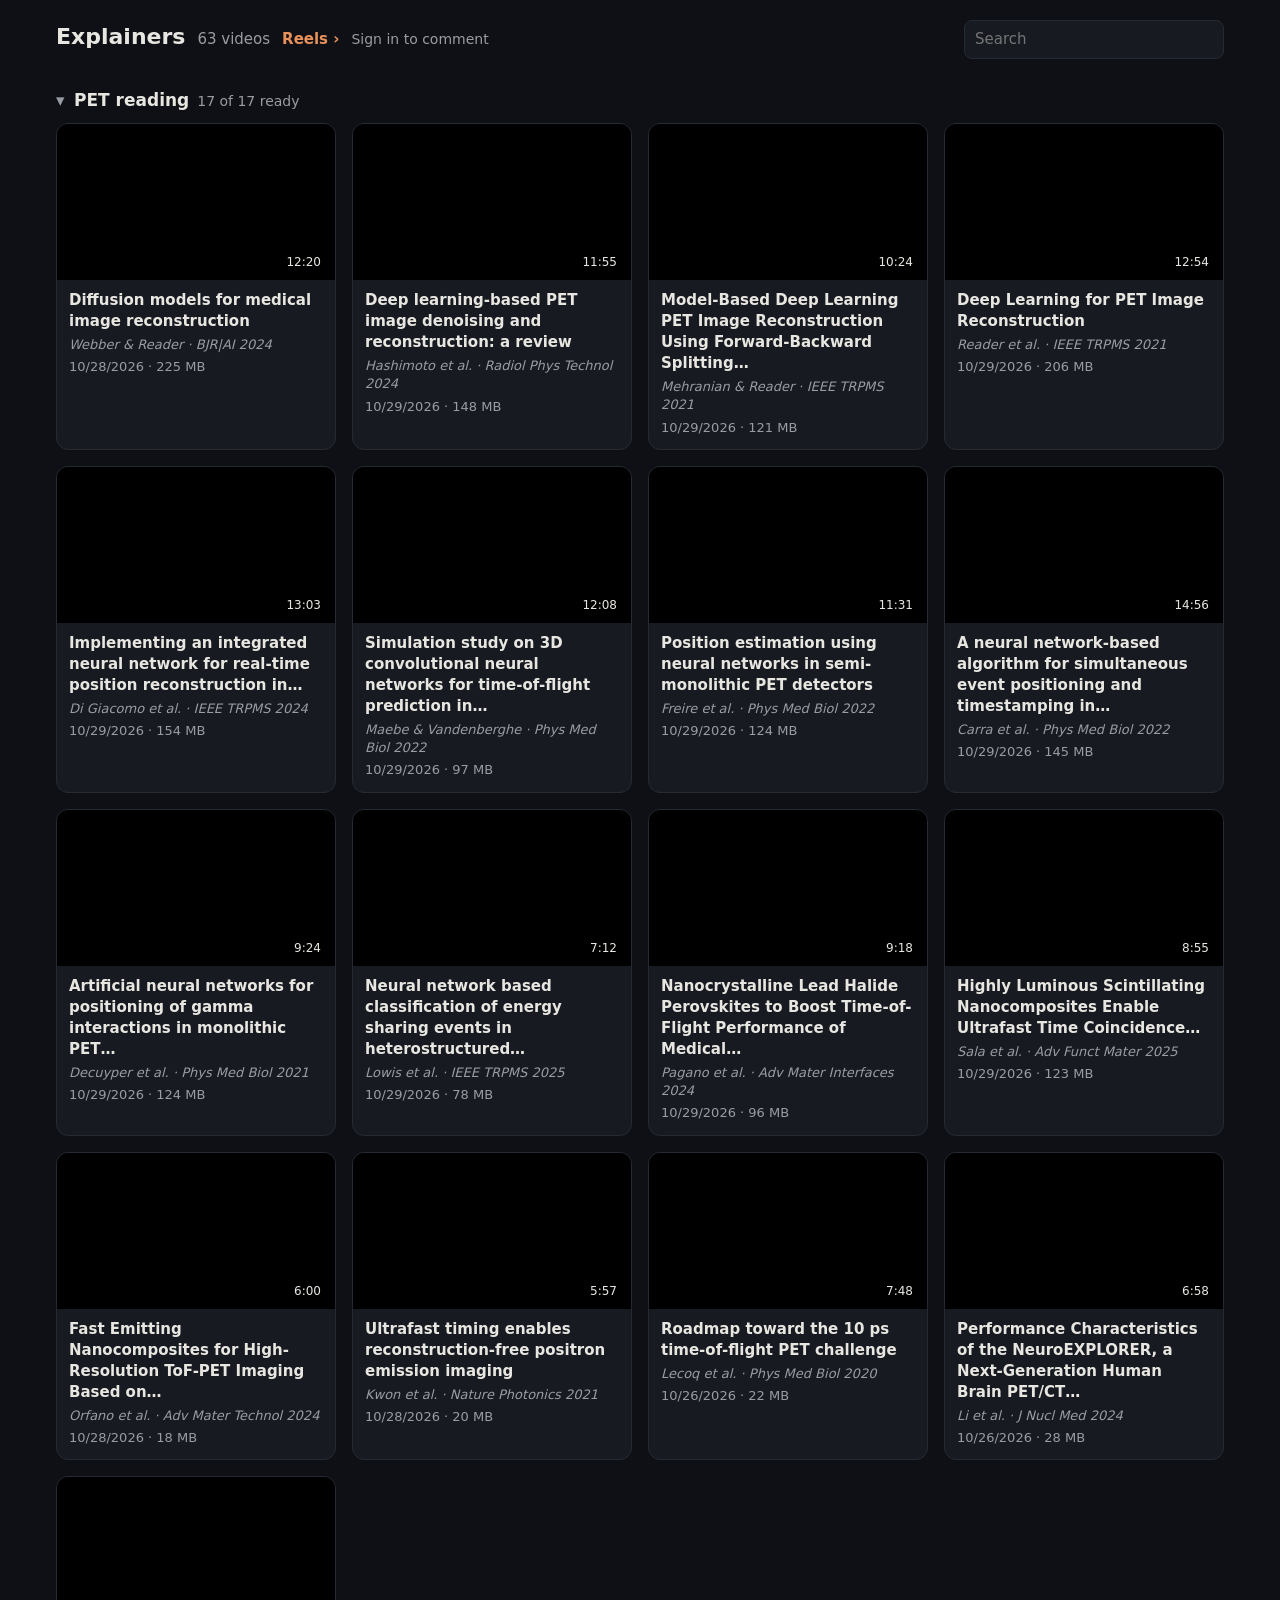
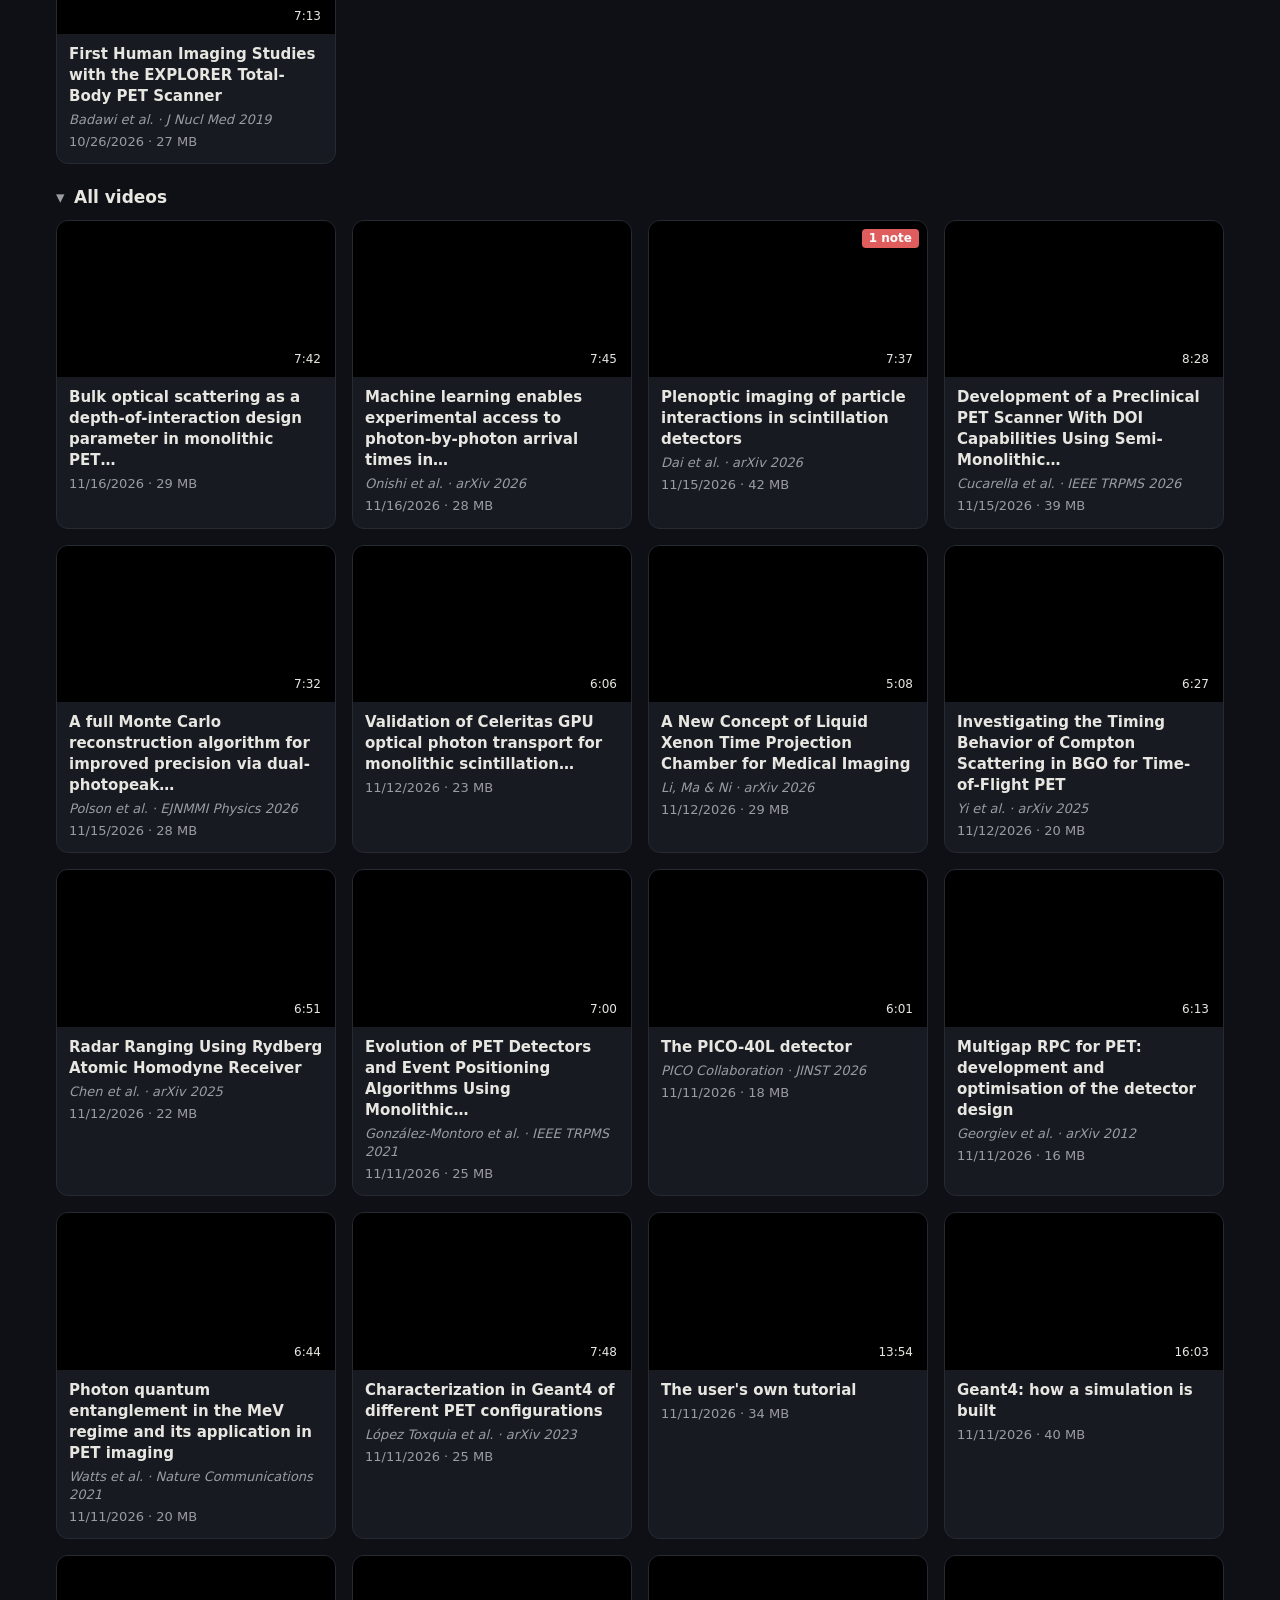
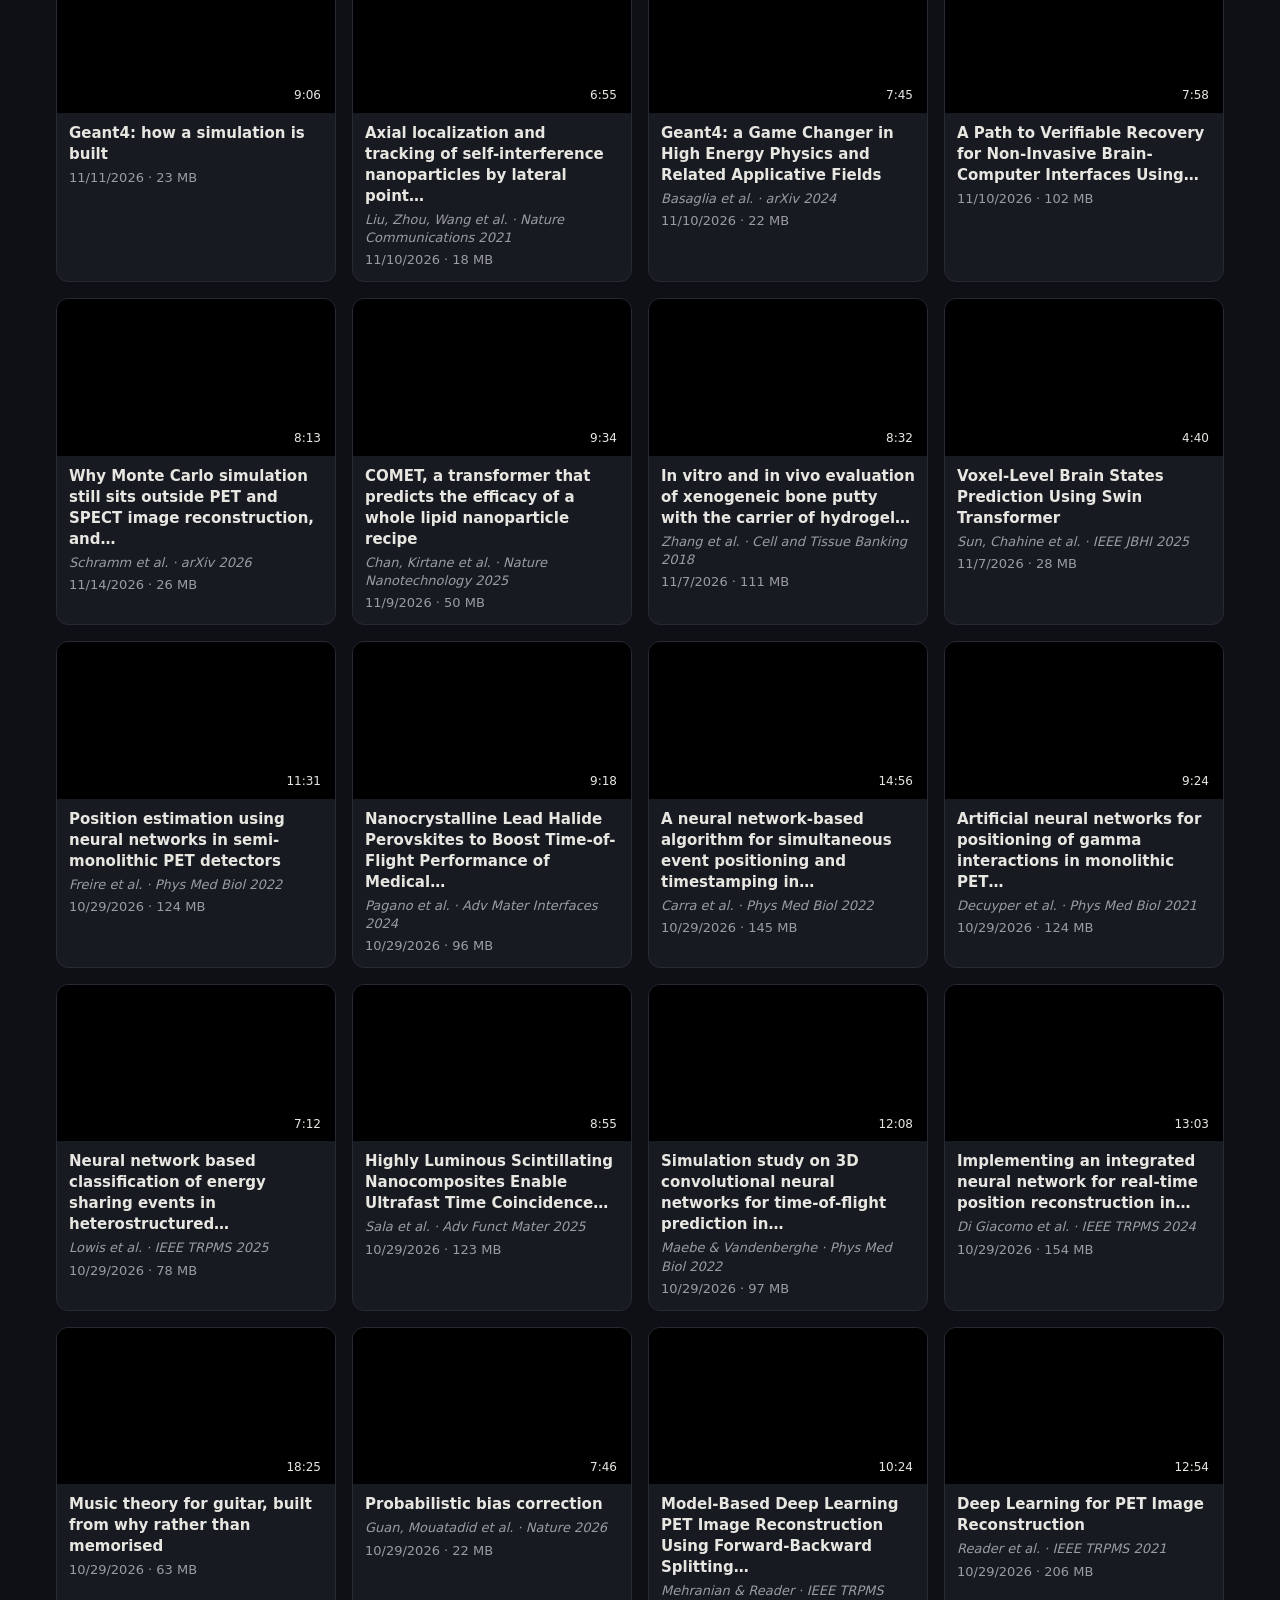
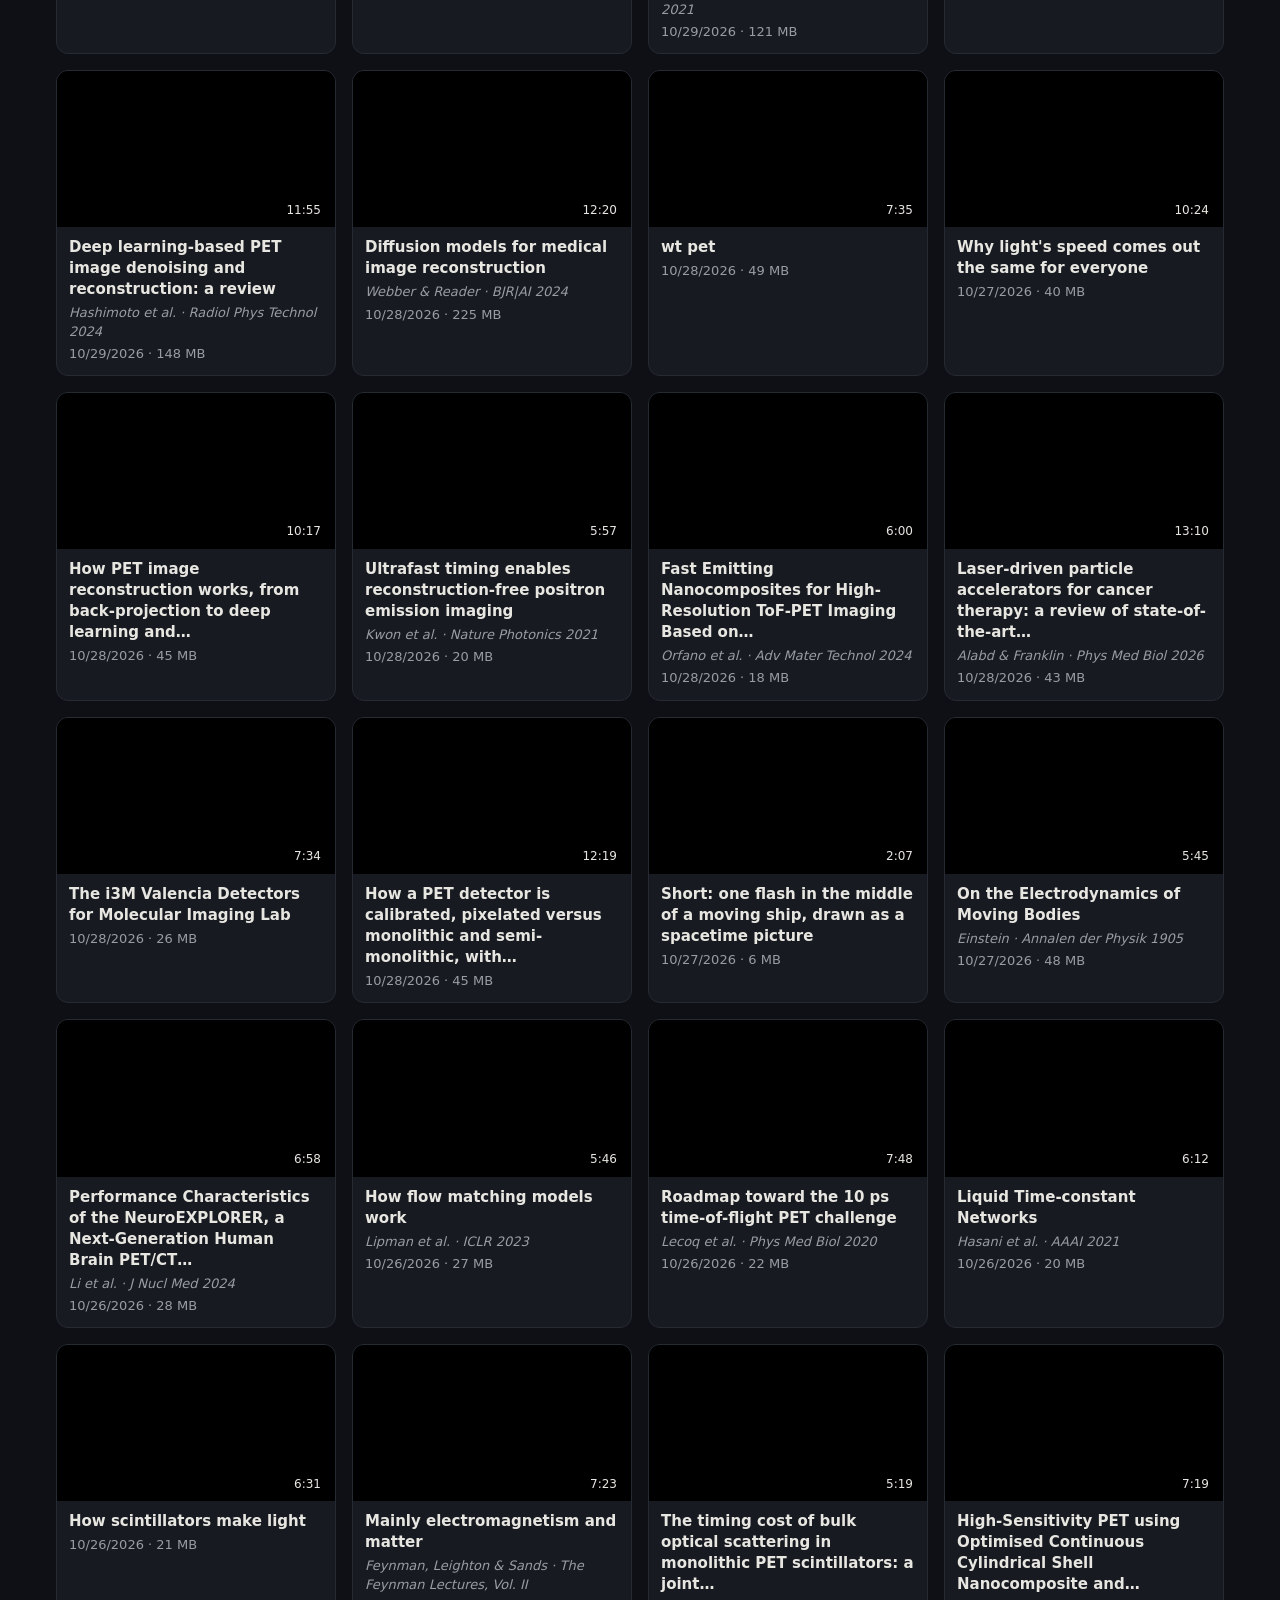
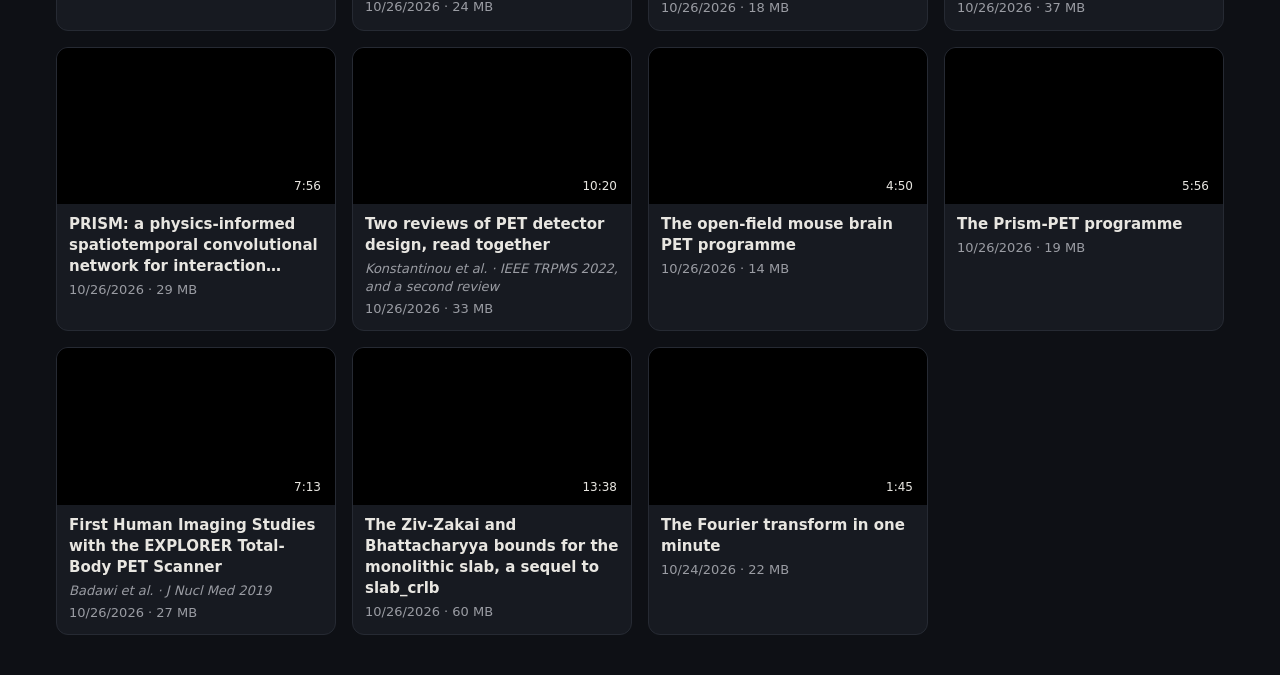
==== commit 141bc4e9: "index.html: 1 updated" ====
--- a/index.html
+++ b/index.html
@@ -1,5 +1,5 @@
 <!doctype html>
-<html lang="en"><head><script src="config.js?v=a9d47e44"></script><script src="site.js?v=a9d47e44"></script><script src="live.js?v=a9d47e44" defer></script><link rel="alternate" type="application/rss+xml" title="Explainers" href="feed.xml"><meta charset="utf-8"><meta name="viewport" content="width=device-width,initial-scale=1">
+<html lang="en"><head><script src="config.js?v=b2b96f8d"></script><script src="site.js?v=b2b96f8d"></script><script src="live.js?v=b2b96f8d" defer></script><link rel="alternate" type="application/rss+xml" title="Explainers" href="feed.xml"><meta charset="utf-8"><meta name="viewport" content="width=device-width,initial-scale=1">
 <title>Explainers</title>
 <style>
 :root{--bg:#0e1015;--card:#171a21;--line:#262a33;--text:#e8e6e1;--mute:#9a9ca3;--acc:#e8915a}
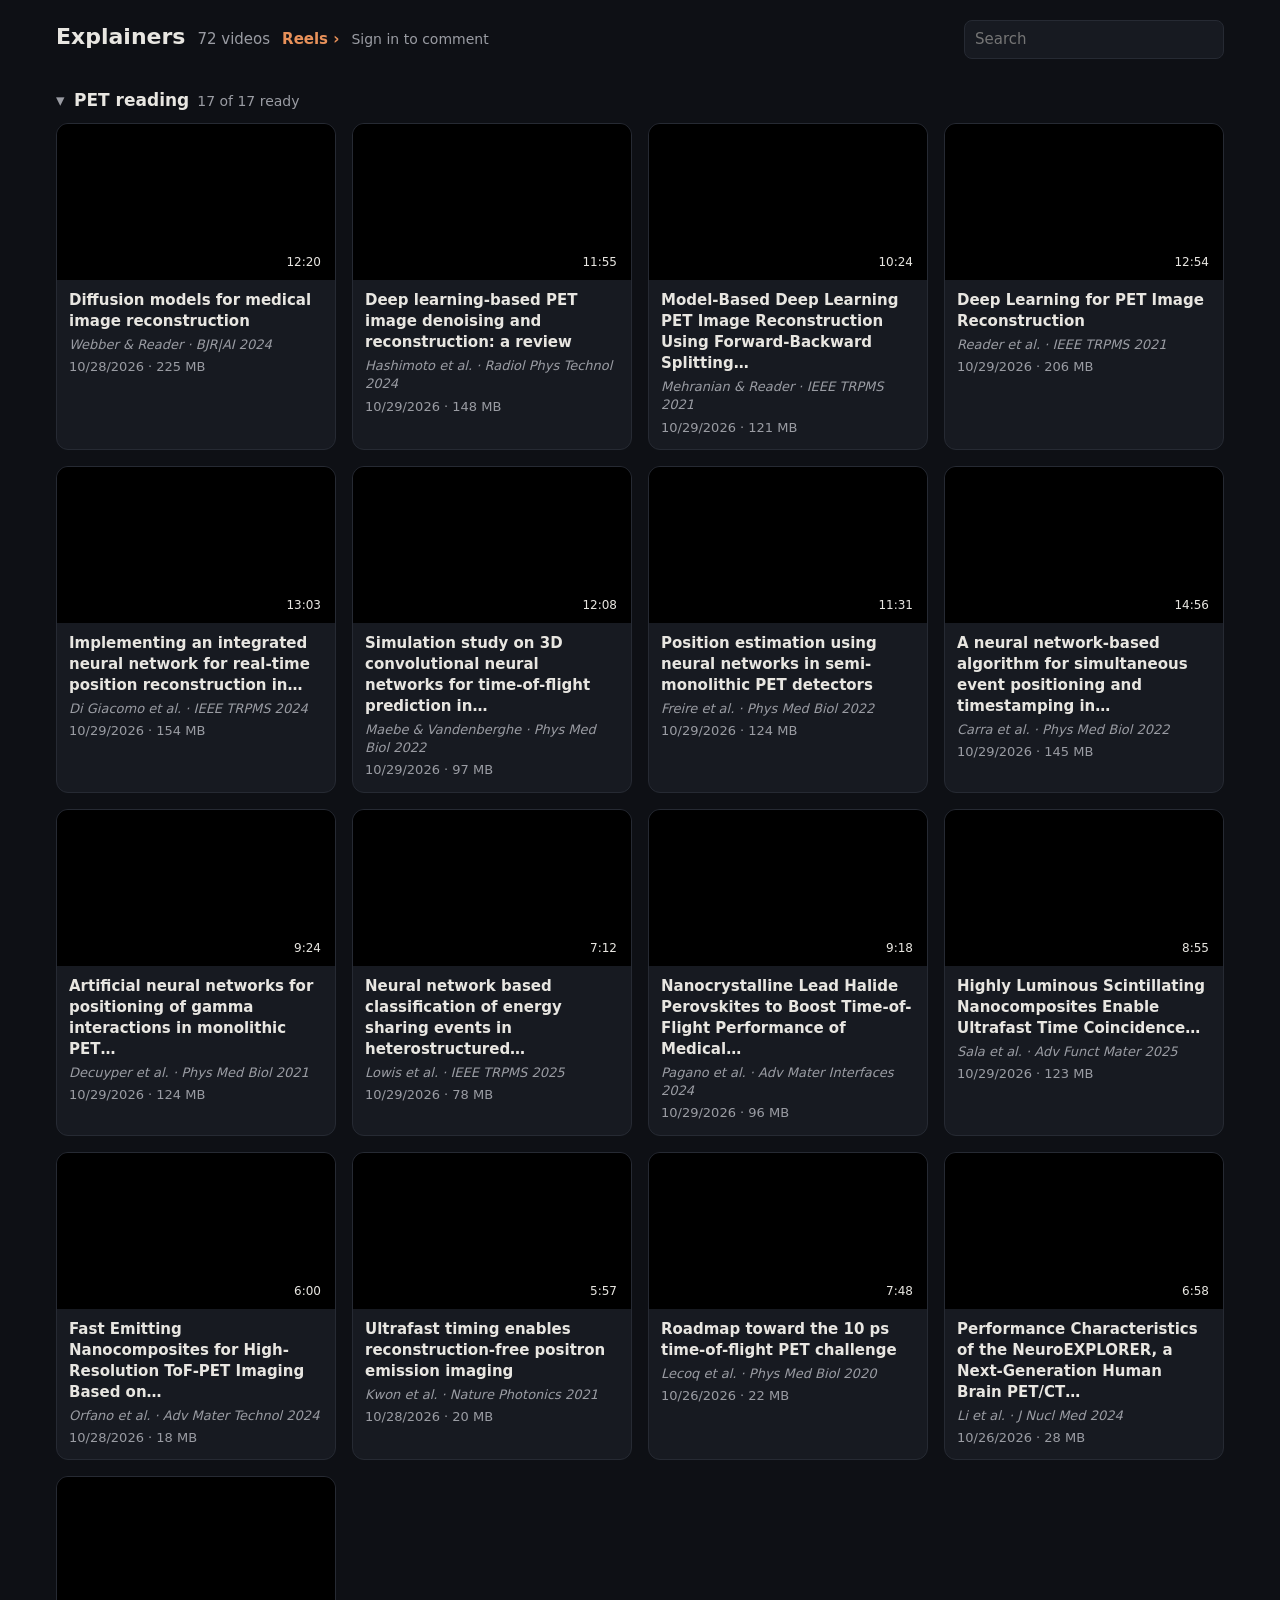
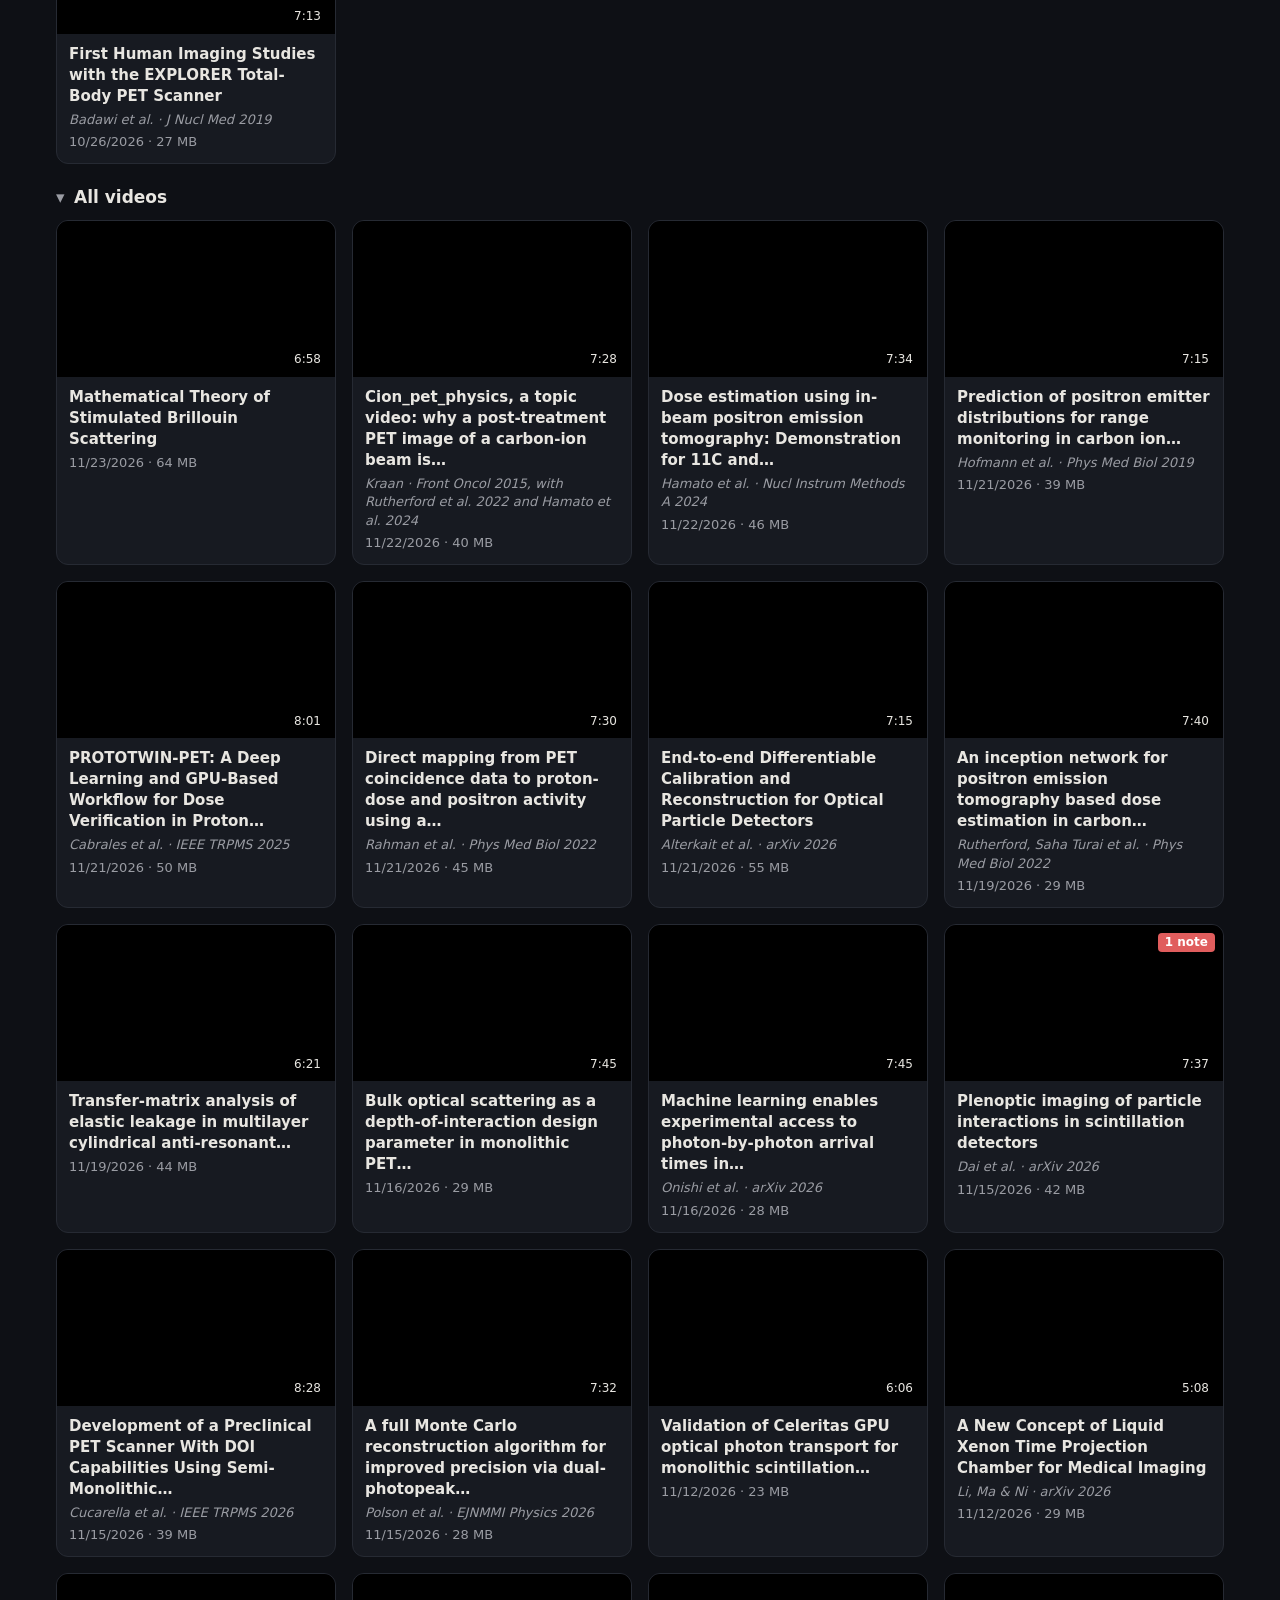
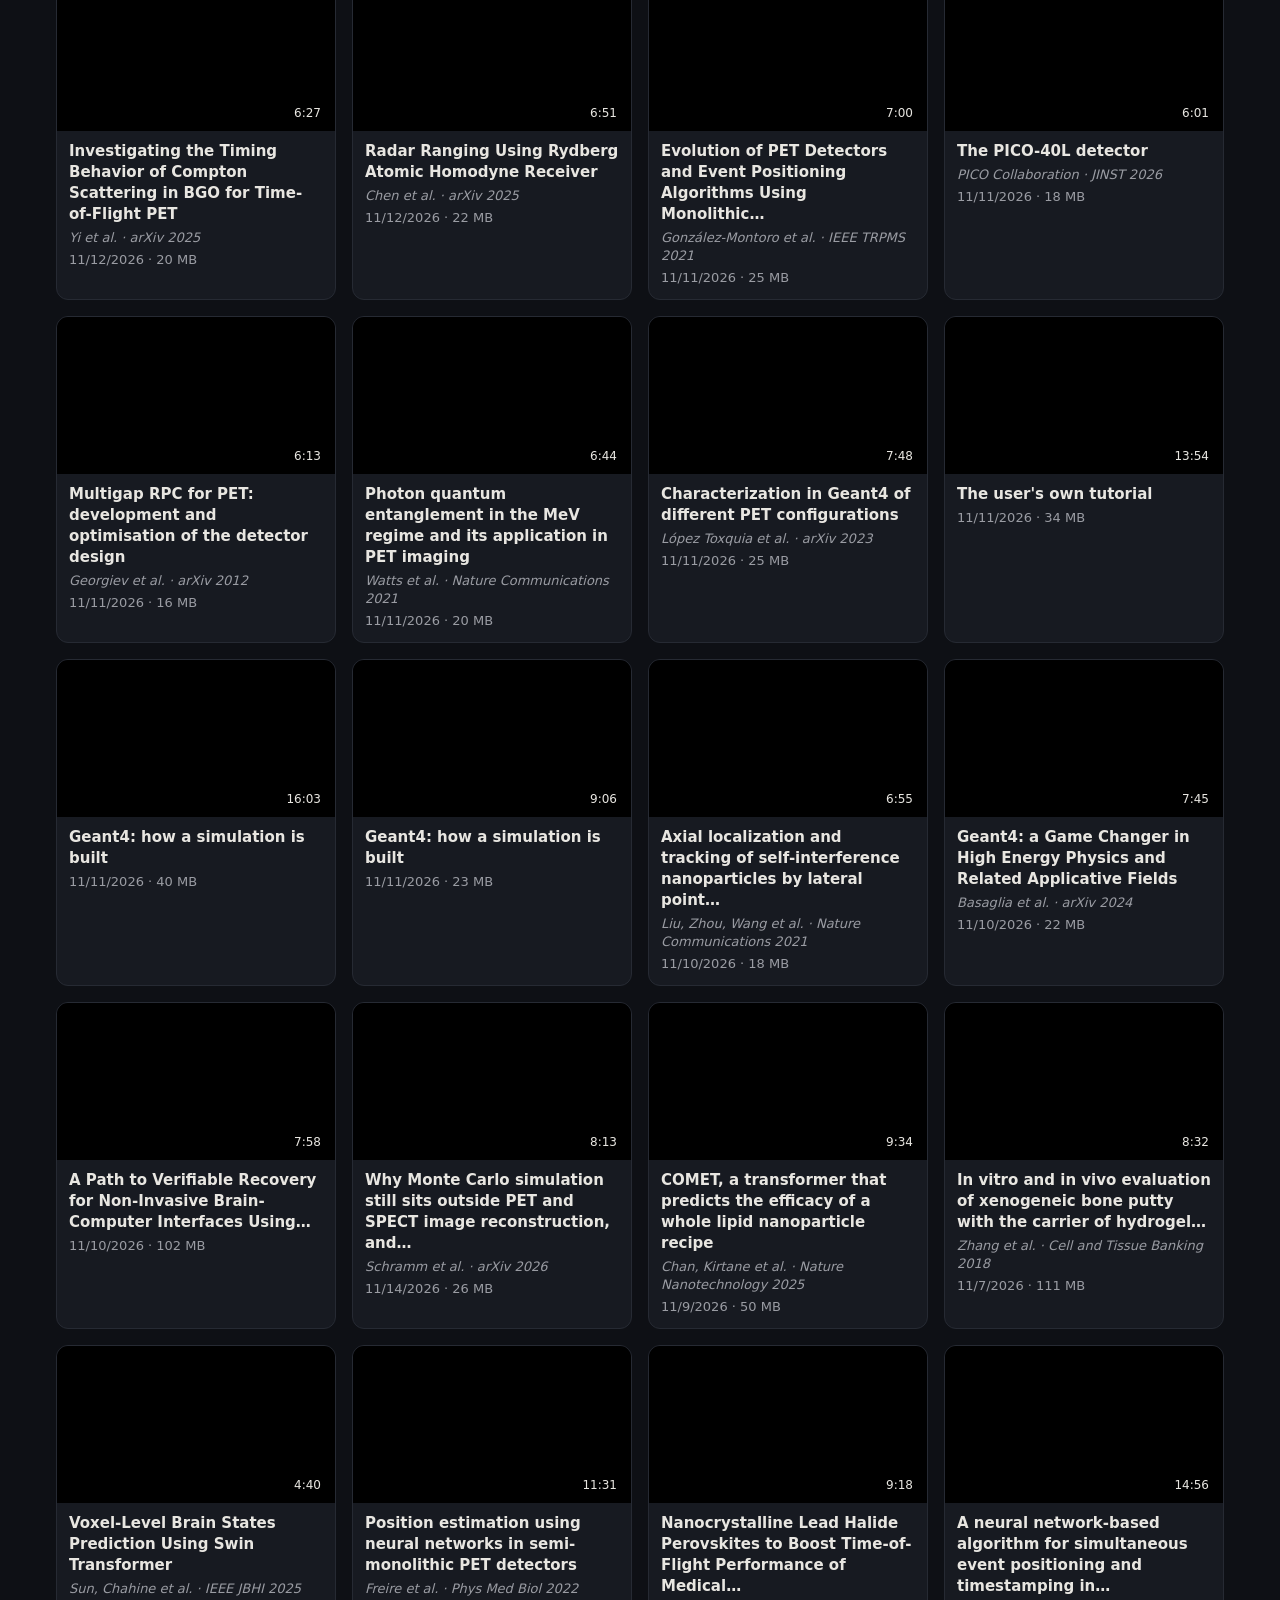
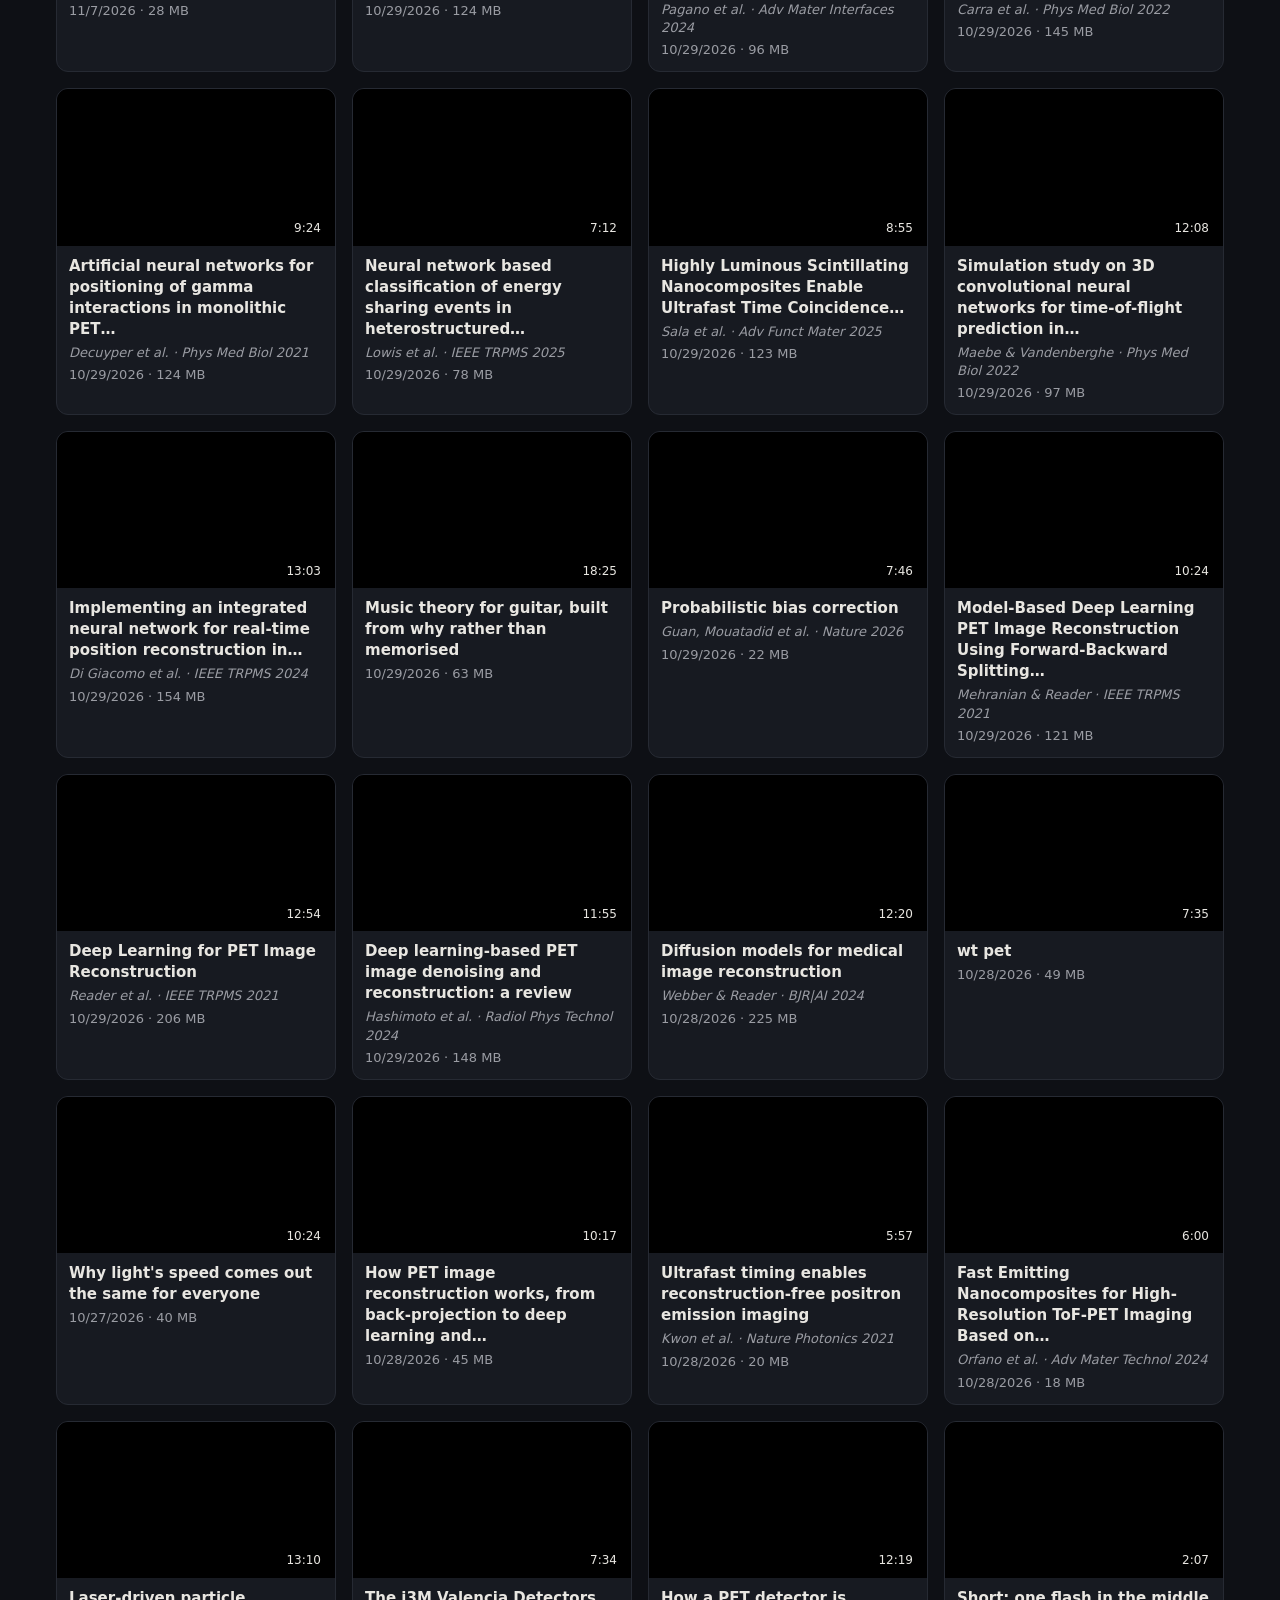
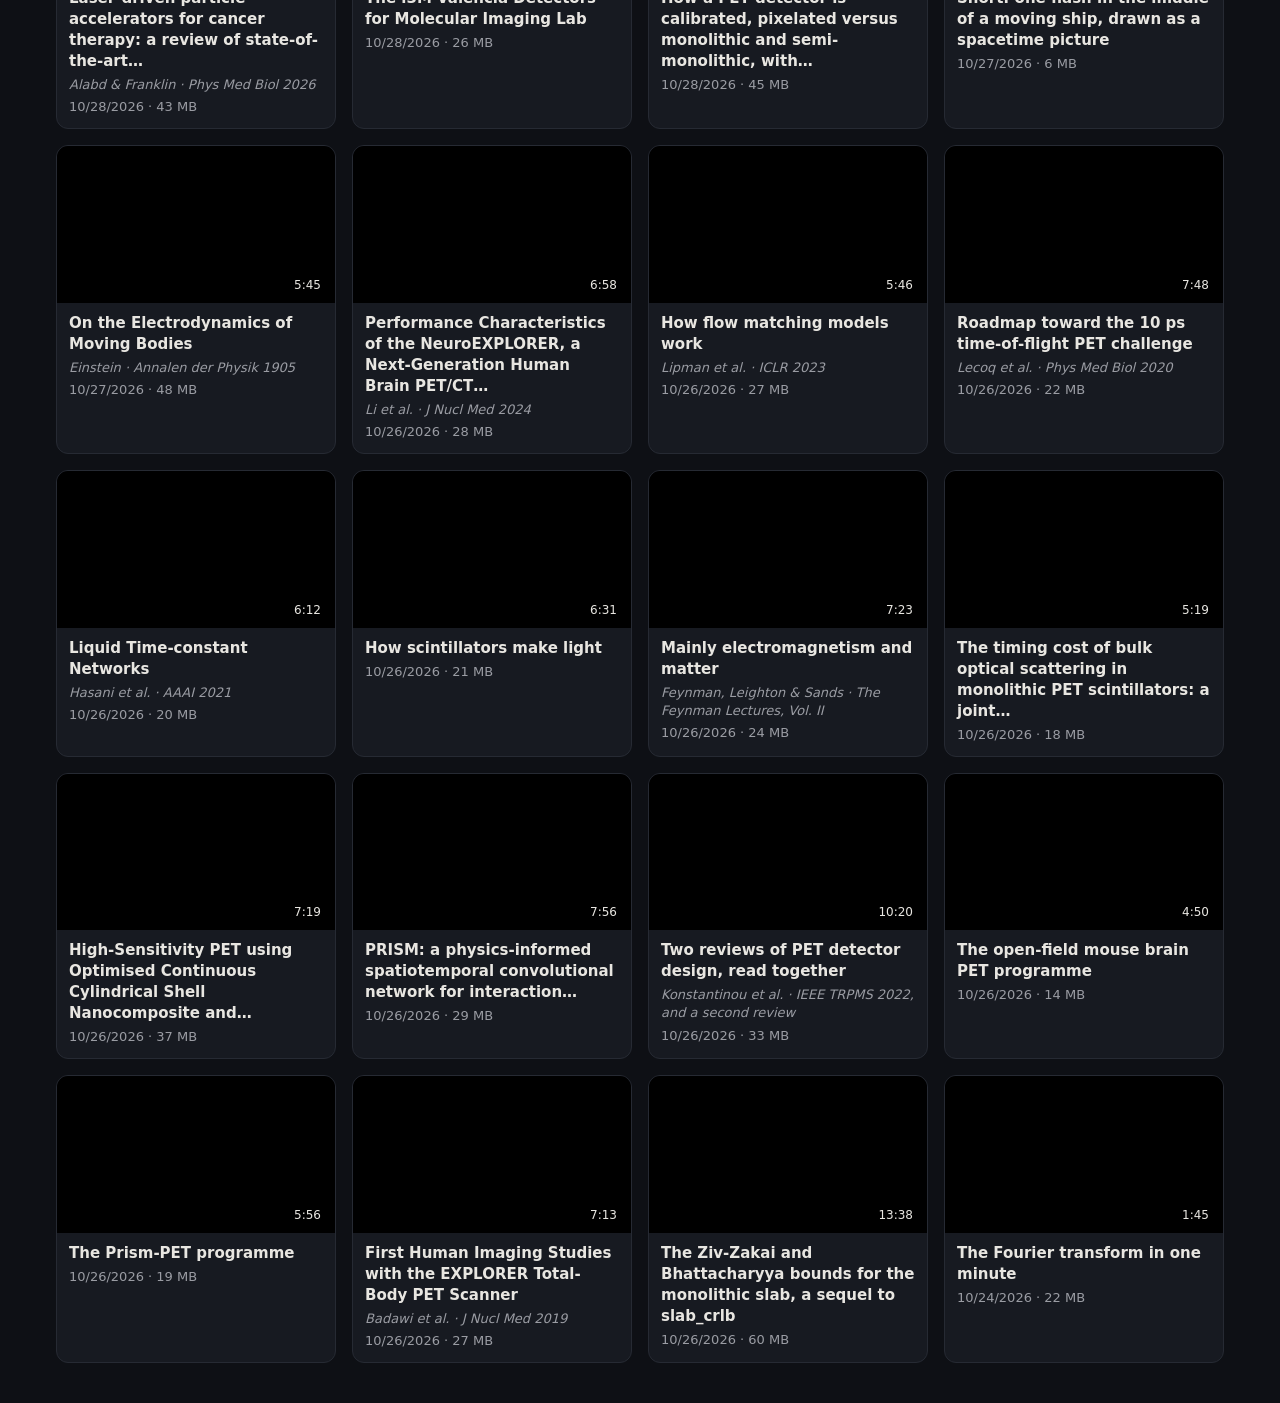
==== commit cc7dee83: "index.html: no video changes" ====
--- a/index.html
+++ b/index.html
@@ -1,5 +1,5 @@
 <!doctype html>
-<html lang="en"><head><script src="config.js?v=b2b96f8d"></script><script src="site.js?v=b2b96f8d"></script><script src="live.js?v=b2b96f8d" defer></script><link rel="alternate" type="application/rss+xml" title="Explainers" href="feed.xml"><meta charset="utf-8"><meta name="viewport" content="width=device-width,initial-scale=1">
+<html lang="en"><head><script src="config.js?v=b2b96f8d"></script><script src="site.js?v=b2b96f8d"></script><script src="live.js?v=b2b96f8d" defer></script><link rel="alternate" type="application/rss+xml" title="Explainers" href="feed.xml"><link rel="manifest" href="manifest.webmanifest"><link rel="apple-touch-icon" href="apple-touch-icon.png"><link rel="icon" type="image/png" sizes="192x192" href="icon-192.png"><meta charset="utf-8"><meta name="viewport" content="width=device-width,initial-scale=1">
 <title>Explainers</title>
 <style>
 :root{--bg:#0e1015;--card:#171a21;--line:#262a33;--text:#e8e6e1;--mute:#9a9ca3;--acc:#e8915a}
